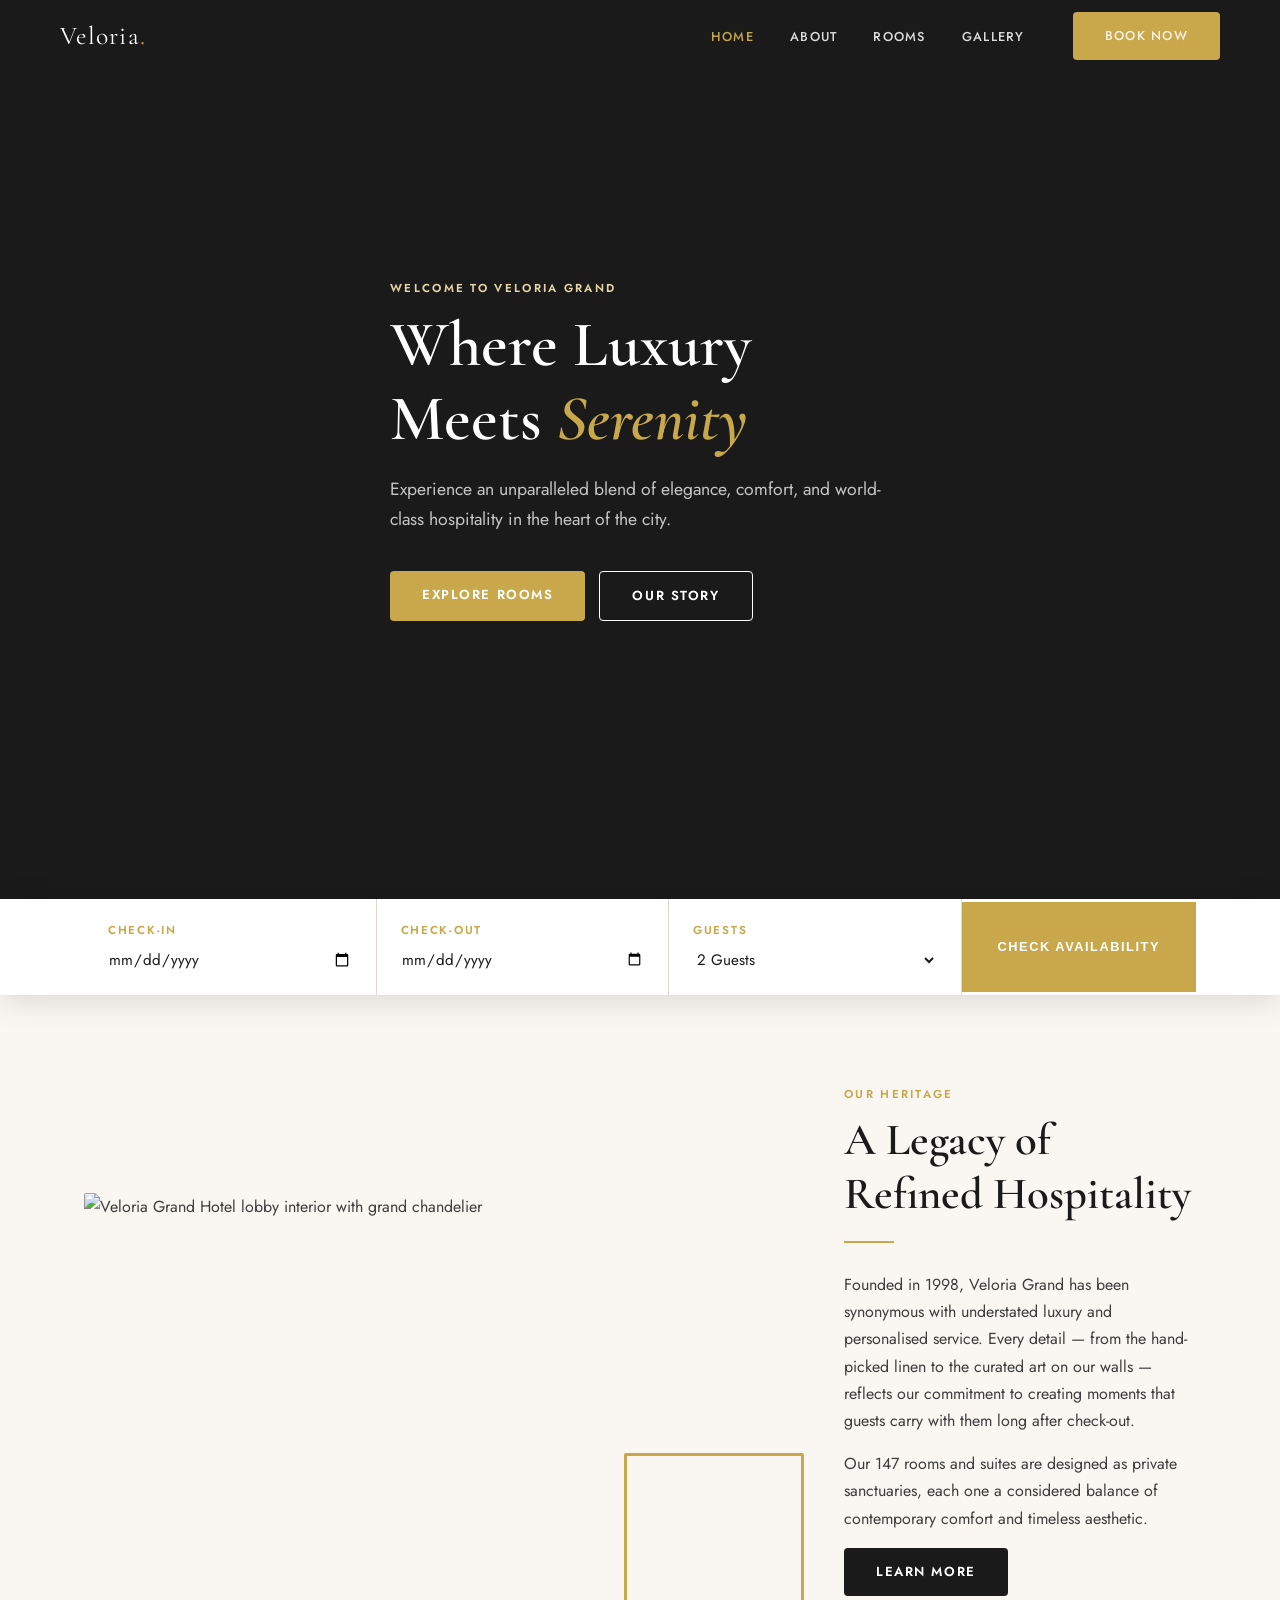
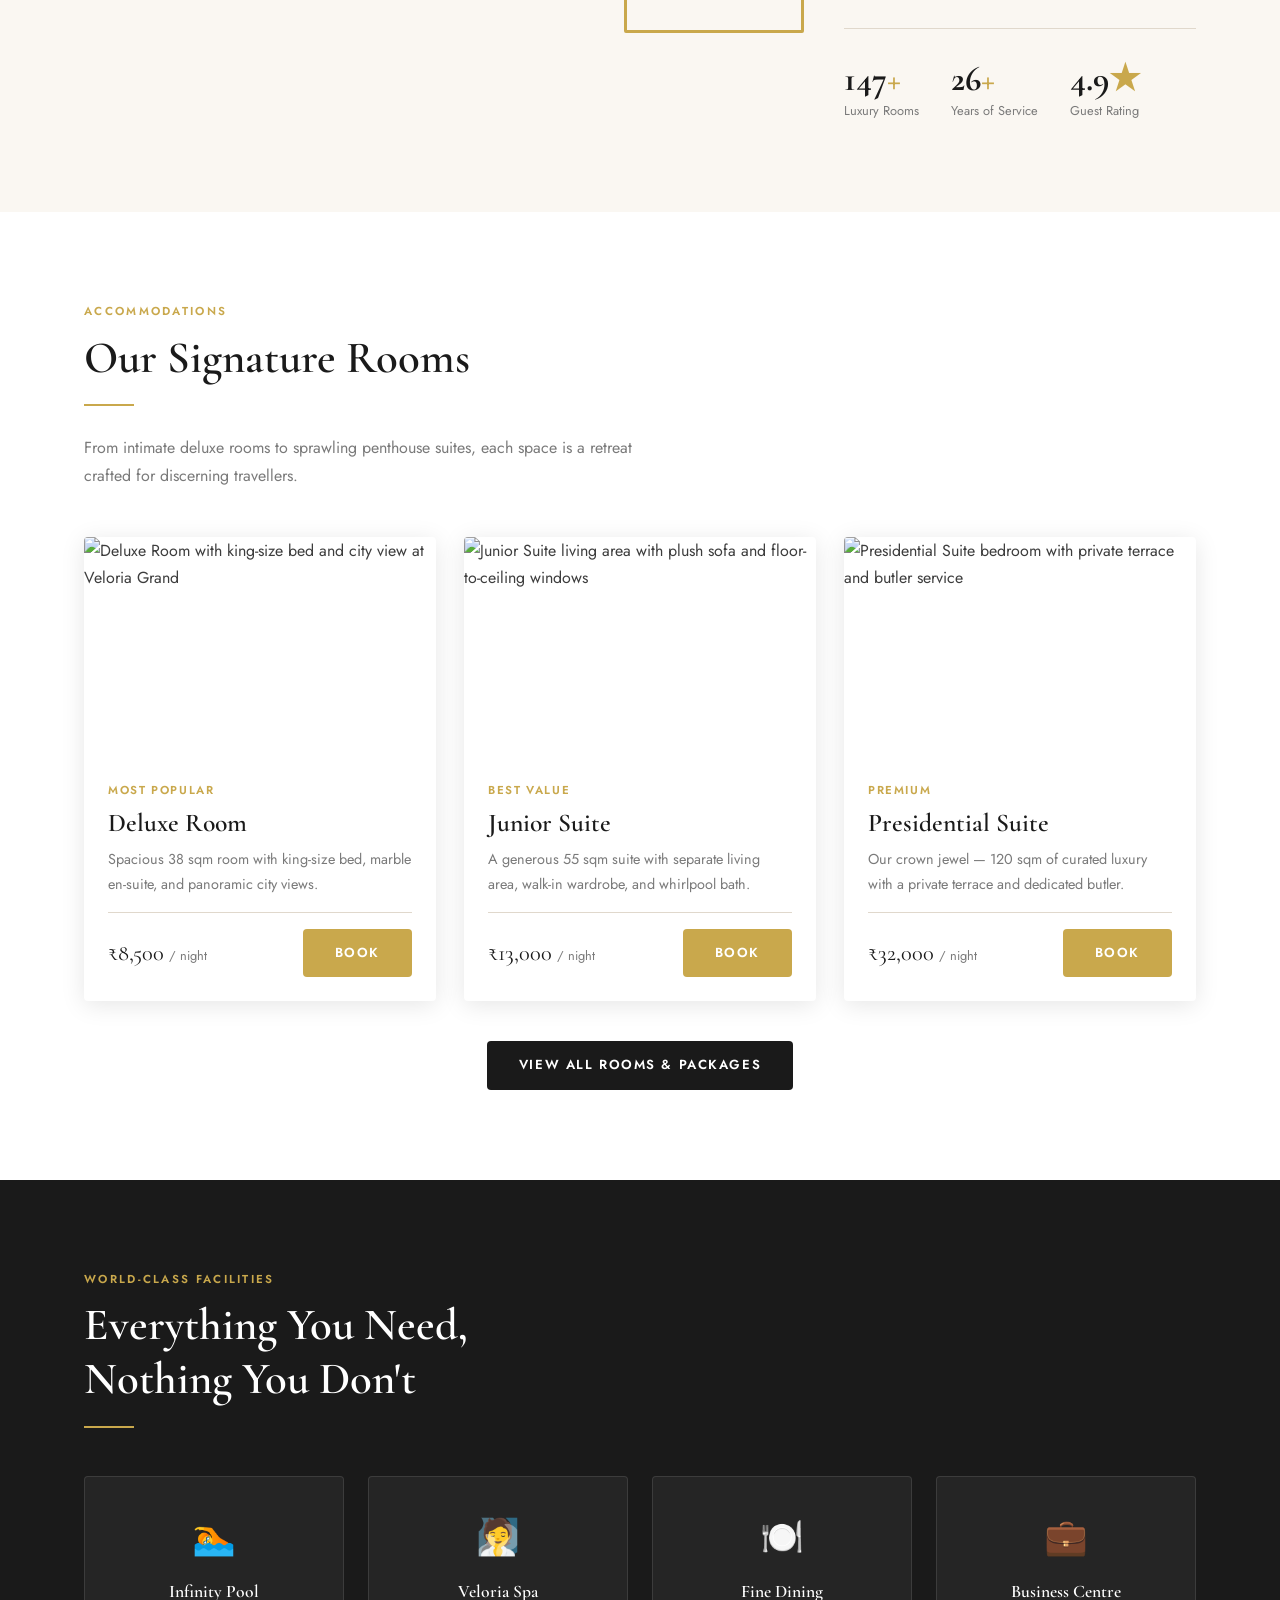
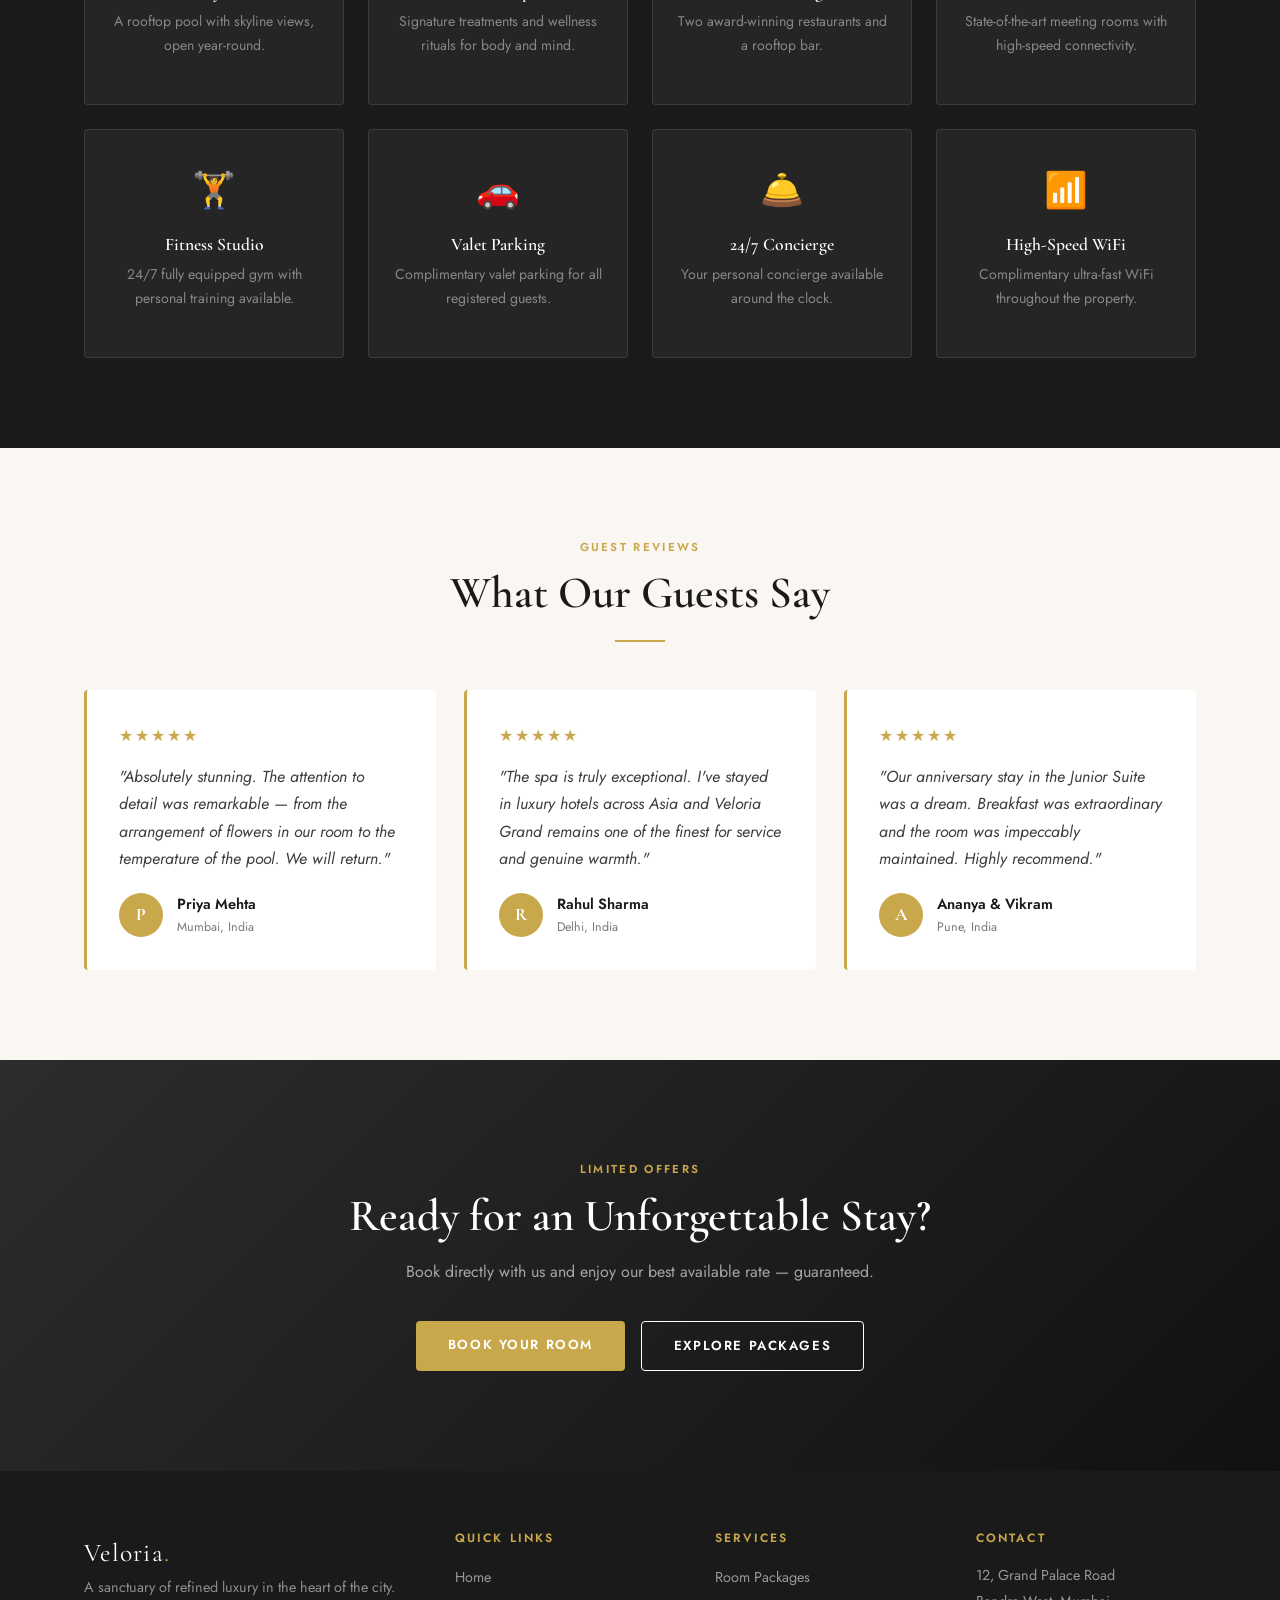
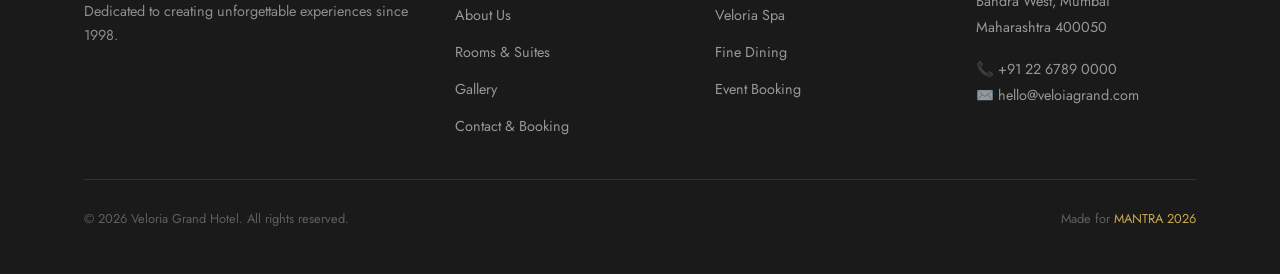
==== index.html @ d8112b6a "Initial commit - Veloria Grand Hotel website" ====
<!DOCTYPE html>
<html lang="en">
<head>
  <meta charset="UTF-8" />
  <meta name="viewport" content="width=device-width, initial-scale=1.0" />
  <title>Veloria Grand Hotel | Luxury Stay & Experience</title>
  <meta name="description" content="Veloria Grand Hotel offers luxury rooms, world-class amenities, fine dining, and an unforgettable experience in the heart of the city. Book your stay today." />
  <meta name="keywords" content="luxury hotel, Veloria Grand, hotel booking, rooms, suites, fine dining, spa, city hotel" />
  <link rel="preconnect" href="https://fonts.googleapis.com" />
  <link href="https://fonts.googleapis.com/css2?family=Cormorant+Garamond:ital,wght@0,400;0,600;0,700;1,400&family=Jost:wght@300;400;500;600&display=swap" rel="stylesheet" />
  <link rel="stylesheet" href="css/style.css" />
  <link rel="stylesheet" href="css/home.css" />
</head>
<body>

  <!-- NAVBAR -->
  <nav class="navbar" role="navigation" aria-label="Main navigation">
    <div class="nav-inner">
      <a href="index.html" class="nav-logo">Veloria<span>.</span></a>
      <ul class="nav-links">
        <li><a href="index.html">Home</a></li>
        <li><a href="about.html">About</a></li>
        <li><a href="rooms.html">Rooms</a></li>
        <li><a href="gallery.html">Gallery</a></li>
        <li><a href="contact.html" class="btn btn-gold nav-cta">Book Now</a></li>
      </ul>
      <button class="hamburger" aria-label="Toggle menu" aria-expanded="false">
        <span></span><span></span><span></span>
      </button>
    </div>
  </nav>

  <!-- MOBILE NAV -->
  <nav class="mobile-nav" aria-label="Mobile navigation">
    <a href="index.html">Home</a>
    <a href="about.html">About</a>
    <a href="rooms.html">Rooms &amp; Packages</a>
    <a href="gallery.html">Gallery</a>
    <a href="contact.html">Book Now</a>
  </nav>

  <!-- HERO -->
  <section class="hero" aria-label="Hero banner">
    <div class="hero-bg" role="img" aria-label="Luxury hotel exterior at dusk"></div>
    <div class="container">
      <div class="hero-content">
        <span class="section-label">Welcome to Veloria Grand</span>
        <h1>Where Luxury<br />Meets <em>Serenity</em></h1>
        <p>Experience an unparalleled blend of elegance, comfort, and world-class hospitality in the heart of the city.</p>
        <div class="hero-btns">
          <a href="rooms.html" class="btn btn-gold">Explore Rooms</a>
          <a href="about.html" class="btn btn-outline">Our Story</a>
        </div>
      </div>
    </div>
  </section>

  <!-- QUICK BOOKING BAR -->
  <div class="booking-bar" aria-label="Quick booking">
    <div class="container">
      <div class="booking-bar-inner">
        <div class="booking-field">
          <label for="checkIn">Check-In</label>
          <input type="date" id="checkIn" name="checkin" aria-label="Check-in date" />
        </div>
        <div class="booking-field">
          <label for="checkOut">Check-Out</label>
          <input type="date" id="checkOut" name="checkout" aria-label="Check-out date" />
        </div>
        <div class="booking-field">
          <label for="guests">Guests</label>
          <select id="guests" name="guests" aria-label="Number of guests">
            <option value="1">1 Guest</option>
            <option value="2" selected>2 Guests</option>
            <option value="3">3 Guests</option>
            <option value="4">4 Guests</option>
          </select>
        </div>
        <button class="booking-bar-btn" id="bookingBtn" aria-label="Check availability">Check Availability</button>
      </div>
    </div>
  </div>

  <!-- ABOUT STRIP -->
  <section class="section" aria-labelledby="home-about-heading">
    <div class="container">
      <div class="about-strip">
        <div class="about-strip-image reveal">
          <img src="https://images.unsplash.com/photo-1551882547-ff40c63fe5fa?w=700&q=80" alt="Veloria Grand Hotel lobby interior with grand chandelier" width="700" height="420" loading="lazy" />
          <div class="about-strip-image-accent" aria-hidden="true"></div>
        </div>
        <div class="reveal" data-delay="120">
          <span class="section-label">Our Heritage</span>
          <h2 id="home-about-heading" class="section-title">A Legacy of <br/>Refined Hospitality</h2>
          <div class="divider-gold" aria-hidden="true"></div>
          <p>Founded in 1998, Veloria Grand has been synonymous with understated luxury and personalised service. Every detail — from the hand-picked linen to the curated art on our walls — reflects our commitment to creating moments that guests carry with them long after check-out.</p>
          <p>Our 147 rooms and suites are designed as private sanctuaries, each one a considered balance of contemporary comfort and timeless aesthetic.</p>
          <a href="about.html" class="btn btn-dark">Learn More</a>
          <div class="stats-row">
            <div class="stat-item">
              <div class="stat-number">147<span>+</span></div>
              <div class="stat-label">Luxury Rooms</div>
            </div>
            <div class="stat-item">
              <div class="stat-number">26<span>+</span></div>
              <div class="stat-label">Years of Service</div>
            </div>
            <div class="stat-item">
              <div class="stat-number">4.9<span>★</span></div>
              <div class="stat-label">Guest Rating</div>
            </div>
          </div>
        </div>
      </div>
    </div>
  </section>

  <!-- FEATURED ROOMS -->
  <section class="section section-alt" aria-labelledby="rooms-heading">
    <div class="container">
      <div class="reveal">
        <span class="section-label">Accommodations</span>
        <h2 id="rooms-heading" class="section-title">Our Signature Rooms</h2>
        <div class="divider-gold" aria-hidden="true"></div>
        <p class="section-intro">From intimate deluxe rooms to sprawling penthouse suites, each space is a retreat crafted for discerning travellers.</p>
      </div>
      <div class="rooms-grid">
        <article class="room-card reveal" data-delay="0">
          <img class="room-card-img" src="https://images.unsplash.com/photo-1631049307264-da0ec9d70304?w=600&q=80" alt="Deluxe Room with king-size bed and city view at Veloria Grand" loading="lazy" width="600" height="220" />
          <div class="room-card-body">
            <div class="room-tag">Most Popular</div>
            <h3>Deluxe Room</h3>
            <p>Spacious 38 sqm room with king-size bed, marble en-suite, and panoramic city views.</p>
            <div class="room-meta">
              <div class="room-price">₹8,500 <span>/ night</span></div>
              <a href="contact.html" class="btn btn-gold">Book</a>
            </div>
          </div>
        </article>
        <article class="room-card reveal" data-delay="100">
          <img class="room-card-img" src="https://images.unsplash.com/photo-1566665797739-1674de7a421a?w=600&q=80" alt="Junior Suite living area with plush sofa and floor-to-ceiling windows" loading="lazy" width="600" height="220" />
          <div class="room-card-body">
            <div class="room-tag">Best Value</div>
            <h3>Junior Suite</h3>
            <p>A generous 55 sqm suite with separate living area, walk-in wardrobe, and whirlpool bath.</p>
            <div class="room-meta">
              <div class="room-price">₹13,000 <span>/ night</span></div>
              <a href="contact.html" class="btn btn-gold">Book</a>
            </div>
          </div>
        </article>
        <article class="room-card reveal" data-delay="200">
          <img class="room-card-img" src="https://images.unsplash.com/photo-1582719478250-c89cae4dc85b?w=600&q=80" alt="Presidential Suite bedroom with private terrace and butler service" loading="lazy" width="600" height="220" />
          <div class="room-card-body">
            <div class="room-tag">Premium</div>
            <h3>Presidential Suite</h3>
            <p>Our crown jewel — 120 sqm of curated luxury with a private terrace and dedicated butler.</p>
            <div class="room-meta">
              <div class="room-price">₹32,000 <span>/ night</span></div>
              <a href="contact.html" class="btn btn-gold">Book</a>
            </div>
          </div>
        </article>
      </div>
      <div style="text-align:center; margin-top:40px;">
        <a href="rooms.html" class="btn btn-dark">View All Rooms & Packages</a>
      </div>
    </div>
  </section>

  <!-- AMENITIES -->
  <section class="section section-dark" aria-labelledby="amenities-heading">
    <div class="container">
      <div class="reveal">
        <span class="section-label">World-Class Facilities</span>
        <h2 id="amenities-heading" class="section-title" style="color:var(--warm-white);">Everything You Need,<br/>Nothing You Don't</h2>
        <div class="divider-gold" aria-hidden="true"></div>
      </div>
      <div class="amenities-grid">
        <div class="amenity-card reveal" data-delay="0">
          <div class="amenity-icon" aria-hidden="true">🏊</div>
          <h3>Infinity Pool</h3>
          <p>A rooftop pool with skyline views, open year-round.</p>
        </div>
        <div class="amenity-card reveal" data-delay="80">
          <div class="amenity-icon" aria-hidden="true">🧖</div>
          <h3>Veloria Spa</h3>
          <p>Signature treatments and wellness rituals for body and mind.</p>
        </div>
        <div class="amenity-card reveal" data-delay="160">
          <div class="amenity-icon" aria-hidden="true">🍽️</div>
          <h3>Fine Dining</h3>
          <p>Two award-winning restaurants and a rooftop bar.</p>
        </div>
        <div class="amenity-card reveal" data-delay="240">
          <div class="amenity-icon" aria-hidden="true">💼</div>
          <h3>Business Centre</h3>
          <p>State-of-the-art meeting rooms with high-speed connectivity.</p>
        </div>
        <div class="amenity-card reveal" data-delay="0">
          <div class="amenity-icon" aria-hidden="true">🏋️</div>
          <h3>Fitness Studio</h3>
          <p>24/7 fully equipped gym with personal training available.</p>
        </div>
        <div class="amenity-card reveal" data-delay="80">
          <div class="amenity-icon" aria-hidden="true">🚗</div>
          <h3>Valet Parking</h3>
          <p>Complimentary valet parking for all registered guests.</p>
        </div>
        <div class="amenity-card reveal" data-delay="160">
          <div class="amenity-icon" aria-hidden="true">🛎️</div>
          <h3>24/7 Concierge</h3>
          <p>Your personal concierge available around the clock.</p>
        </div>
        <div class="amenity-card reveal" data-delay="240">
          <div class="amenity-icon" aria-hidden="true">📶</div>
          <h3>High-Speed WiFi</h3>
          <p>Complimentary ultra-fast WiFi throughout the property.</p>
        </div>
      </div>
    </div>
  </section>

  <!-- TESTIMONIALS -->
  <section class="section" aria-labelledby="testimonials-heading">
    <div class="container">
      <div class="reveal" style="text-align:center;">
        <span class="section-label">Guest Reviews</span>
        <h2 id="testimonials-heading" class="section-title">What Our Guests Say</h2>
        <div class="divider-gold" style="margin:16px auto 0;" aria-hidden="true"></div>
      </div>
      <div class="testimonials-grid">
        <div class="testimonial-card reveal" data-delay="0">
          <div class="stars" aria-label="5 out of 5 stars">★★★★★</div>
          <p>"Absolutely stunning. The attention to detail was remarkable — from the arrangement of flowers in our room to the temperature of the pool. We will return."</p>
          <div class="testimonial-author">
            <div class="author-avatar" aria-hidden="true">P</div>
            <div>
              <div class="author-name">Priya Mehta</div>
              <div class="author-loc">Mumbai, India</div>
            </div>
          </div>
        </div>
        <div class="testimonial-card reveal" data-delay="100">
          <div class="stars" aria-label="5 out of 5 stars">★★★★★</div>
          <p>"The spa is truly exceptional. I've stayed in luxury hotels across Asia and Veloria Grand remains one of the finest for service and genuine warmth."</p>
          <div class="testimonial-author">
            <div class="author-avatar" aria-hidden="true">R</div>
            <div>
              <div class="author-name">Rahul Sharma</div>
              <div class="author-loc">Delhi, India</div>
            </div>
          </div>
        </div>
        <div class="testimonial-card reveal" data-delay="200">
          <div class="stars" aria-label="4 out of 5 stars">★★★★★</div>
          <p>"Our anniversary stay in the Junior Suite was a dream. Breakfast was extraordinary and the room was impeccably maintained. Highly recommend."</p>
          <div class="testimonial-author">
            <div class="author-avatar" aria-hidden="true">A</div>
            <div>
              <div class="author-name">Ananya &amp; Vikram</div>
              <div class="author-loc">Pune, India</div>
            </div>
          </div>
        </div>
      </div>
    </div>
  </section>

  <!-- CTA BANNER -->
  <section class="cta-banner" aria-label="Call to action">
    <div class="container">
      <span class="section-label" style="justify-content:center; display:block;">Limited Offers</span>
      <h2>Ready for an Unforgettable Stay?</h2>
      <p>Book directly with us and enjoy our best available rate — guaranteed.</p>
      <div class="cta-btns">
        <a href="contact.html" class="btn btn-gold">Book Your Room</a>
        <a href="rooms.html" class="btn btn-outline">Explore Packages</a>
      </div>
    </div>
  </section>

  <!-- FOOTER -->
  <footer class="footer" role="contentinfo">
    <div class="container">
      <div class="footer-grid">
        <div class="footer-brand">
          <a href="index.html" class="nav-logo">Veloria<span>.</span></a>
          <p>A sanctuary of refined luxury in the heart of the city. Dedicated to creating unforgettable experiences since 1998.</p>
        </div>
        <div class="footer-col">
          <h4>Quick Links</h4>
          <ul>
            <li><a href="index.html">Home</a></li>
            <li><a href="about.html">About Us</a></li>
            <li><a href="rooms.html">Rooms &amp; Suites</a></li>
            <li><a href="gallery.html">Gallery</a></li>
            <li><a href="contact.html">Contact &amp; Booking</a></li>
          </ul>
        </div>
        <div class="footer-col">
          <h4>Services</h4>
          <ul>
            <li><a href="rooms.html">Room Packages</a></li>
            <li><a href="about.html#spa">Veloria Spa</a></li>
            <li><a href="about.html#dining">Fine Dining</a></li>
            <li><a href="contact.html">Event Booking</a></li>
          </ul>
        </div>
        <div class="footer-col">
          <h4>Contact</h4>
          <p>12, Grand Palace Road<br />Bandra West, Mumbai<br />Maharashtra 400050</p>
          <p style="margin-top:10px;">📞 +91 22 6789 0000<br />✉️ hello@veloiagrand.com</p>
        </div>
      </div>
      <div class="footer-bottom">
        <p>&copy; 2026 Veloria Grand Hotel. All rights reserved.</p>
        <p>Made for <a href="#">MANTRA 2026</a></p>
      </div>
    </div>
  </footer>

  <script src="js/main.js"></script>
</body>
</html>
---- css/style.css ----
/* ========== CSS VARIABLES ========== */
:root {
  --gold: #C9A84C;
  --gold-light: #E8D5A3;
  --dark: #1A1A1A;
  --charcoal: #2C2C2C;
  --cream: #FAF7F2;
  --warm-white: #FFFFFF;
  --text-body: #3D3D3D;
  --text-muted: #7A7A7A;
  --border: #E0D8CC;

  --font-display: 'Cormorant Garamond', Georgia, serif;
  --font-body: 'Jost', 'Segoe UI', sans-serif;

  --radius: 4px;
  --shadow: 0 4px 24px rgba(0,0,0,0.10);
  --transition: 0.3s ease;
}

/* ========== RESET ========== */
*, *::before, *::after { box-sizing: border-box; margin: 0; padding: 0; }
html { scroll-behavior: smooth; }
body {
  font-family: var(--font-body);
  background: var(--cream);
  color: var(--text-body);
  font-size: 16px;
  line-height: 1.7;
}
img { max-width: 100%; height: auto; display: block; }
a { text-decoration: none; color: inherit; }
ul { list-style: none; }

/* ========== TYPOGRAPHY ========== */
h1, h2, h3, h4 { font-family: var(--font-display); font-weight: 600; line-height: 1.2; color: var(--dark); }
h1 { font-size: clamp(2.4rem, 5vw, 4rem); }
h2 { font-size: clamp(1.8rem, 3.5vw, 2.8rem); }
h3 { font-size: clamp(1.2rem, 2vw, 1.6rem); }
p { margin-bottom: 1rem; }

/* ========== UTILITY ========== */
.container { max-width: 1160px; margin: 0 auto; padding: 0 24px; }
.section-label {
  font-family: var(--font-body);
  font-size: 0.72rem;
  font-weight: 600;
  letter-spacing: 0.2em;
  text-transform: uppercase;
  color: var(--gold);
  display: block;
  margin-bottom: 10px;
}
.section-title { margin-bottom: 1.2rem; }
.section-intro { color: var(--text-muted); max-width: 560px; }

.btn {
  display: inline-block;
  padding: 13px 32px;
  font-family: var(--font-body);
  font-size: 0.82rem;
  font-weight: 600;
  letter-spacing: 0.12em;
  text-transform: uppercase;
  border-radius: var(--radius);
  cursor: pointer;
  transition: var(--transition);
  border: none;
}
.btn-gold { background: var(--gold); color: var(--warm-white); }
.btn-gold:hover { background: #b89240; transform: translateY(-1px); }
.btn-outline { background: transparent; color: var(--warm-white); border: 1.5px solid var(--warm-white); }
.btn-outline:hover { background: var(--warm-white); color: var(--dark); }
.btn-dark { background: var(--dark); color: var(--warm-white); }
.btn-dark:hover { background: var(--charcoal); }

/* ========== NAVBAR ========== */
.navbar {
  position: fixed;
  top: 0; left: 0; right: 0;
  z-index: 1000;
  padding: 0 24px;
  background: transparent;
  transition: background 0.4s, box-shadow 0.4s;
}
.navbar.scrolled {
  background: rgba(26,26,26,0.97);
  box-shadow: 0 2px 20px rgba(0,0,0,0.3);
}
.nav-inner {
  max-width: 1160px;
  margin: 0 auto;
  display: flex;
  align-items: center;
  justify-content: space-between;
  height: 72px;
}
.nav-logo {
  font-family: var(--font-display);
  font-size: 1.6rem;
  color: var(--warm-white);
  letter-spacing: 0.05em;
}
.nav-logo span { color: var(--gold); }
.nav-links { display: flex; gap: 36px; align-items: center; }
.nav-links a {
  color: rgba(255,255,255,0.85);
  font-size: 0.8rem;
  font-weight: 500;
  letter-spacing: 0.1em;
  text-transform: uppercase;
  transition: color var(--transition);
}
.nav-links a:hover, .nav-links a.active { color: var(--gold); }
.nav-cta { margin-left: 12px; }
.hamburger {
  display: none;
  flex-direction: column;
  gap: 5px;
  cursor: pointer;
  background: none;
  border: none;
  padding: 4px;
}
.hamburger span {
  display: block;
  width: 26px;
  height: 2px;
  background: var(--warm-white);
  transition: var(--transition);
  border-radius: 2px;
}
.hamburger.open span:nth-child(1) { transform: translateY(7px) rotate(45deg); }
.hamburger.open span:nth-child(2) { opacity: 0; }
.hamburger.open span:nth-child(3) { transform: translateY(-7px) rotate(-45deg); }

/* Mobile nav drawer */
.mobile-nav {
  display: none;
  position: fixed;
  top: 72px; left: 0; right: 0;
  background: rgba(26,26,26,0.98);
  padding: 24px;
  z-index: 999;
  flex-direction: column;
  gap: 20px;
}
.mobile-nav.open { display: flex; }
.mobile-nav a {
  color: rgba(255,255,255,0.85);
  font-size: 1rem;
  font-weight: 500;
  letter-spacing: 0.1em;
  text-transform: uppercase;
  padding: 8px 0;
  border-bottom: 1px solid rgba(255,255,255,0.08);
}
.mobile-nav a:hover { color: var(--gold); }

/* ========== PAGE HERO (inner pages) ========== */
.page-hero {
  height: 320px;
  display: flex;
  align-items: center;
  justify-content: center;
  text-align: center;
  position: relative;
  overflow: hidden;
}
.page-hero::before {
  content: '';
  position: absolute;
  inset: 0;
  background: linear-gradient(135deg, #1A1A1A 0%, #2C2C2C 100%);
}
.page-hero-content { position: relative; z-index: 1; }
.page-hero h1 { color: var(--warm-white); margin-bottom: 10px; }
.page-hero p { color: var(--gold-light); font-size: 1rem; }
.breadcrumb {
  font-size: 0.8rem;
  color: rgba(255,255,255,0.5);
  margin-bottom: 16px;
  letter-spacing: 0.08em;
}
.breadcrumb a { color: var(--gold); }
.breadcrumb a:hover { text-decoration: underline; }

/* ========== FOOTER ========== */
.footer {
  background: var(--dark);
  color: rgba(255,255,255,0.7);
  padding: 60px 0 28px;
}
.footer-grid {
  display: grid;
  grid-template-columns: 1.5fr 1fr 1fr 1fr;
  gap: 40px;
  padding-bottom: 40px;
  border-bottom: 1px solid rgba(255,255,255,0.1);
  margin-bottom: 28px;
}
.footer-brand .nav-logo { margin-bottom: 14px; }
.footer-brand p { font-size: 0.9rem; line-height: 1.7; color: rgba(255,255,255,0.5); }
.footer-col h4 {
  font-family: var(--font-body);
  font-size: 0.75rem;
  font-weight: 600;
  letter-spacing: 0.18em;
  text-transform: uppercase;
  color: var(--gold);
  margin-bottom: 18px;
}
.footer-col ul { display: flex; flex-direction: column; gap: 10px; }
.footer-col ul li a { font-size: 0.9rem; color: rgba(255,255,255,0.55); transition: color var(--transition); }
.footer-col ul li a:hover { color: var(--warm-white); }
.footer-col p { font-size: 0.9rem; color: rgba(255,255,255,0.55); line-height: 1.8; }
.footer-bottom {
  display: flex;
  align-items: center;
  justify-content: space-between;
  font-size: 0.8rem;
  color: rgba(255,255,255,0.3);
}
.footer-bottom a { color: var(--gold); }

/* ========== FORM STYLES ========== */
.form-group { margin-bottom: 20px; }
.form-group label {
  display: block;
  font-size: 0.78rem;
  font-weight: 600;
  letter-spacing: 0.1em;
  text-transform: uppercase;
  color: var(--text-muted);
  margin-bottom: 7px;
}
.form-group input,
.form-group select,
.form-group textarea {
  width: 100%;
  padding: 12px 16px;
  border: 1.5px solid var(--border);
  border-radius: var(--radius);
  font-family: var(--font-body);
  font-size: 0.95rem;
  color: var(--dark);
  background: var(--warm-white);
  transition: border-color var(--transition);
  outline: none;
}
.form-group input:focus,
.form-group select:focus,
.form-group textarea:focus { border-color: var(--gold); }
.form-group textarea { resize: vertical; min-height: 120px; }
.form-error { color: #c0392b; font-size: 0.8rem; margin-top: 5px; display: none; }
.form-error.show { display: block; }
.form-success {
  background: #e8f5e9;
  border: 1.5px solid #a5d6a7;
  color: #2e7d32;
  padding: 14px 20px;
  border-radius: var(--radius);
  font-size: 0.95rem;
  display: none;
  margin-bottom: 20px;
}
.form-success.show { display: block; }

/* ========== SECTIONS COMMON ========== */
.section { padding: 90px 0; }
.section-alt { background: var(--warm-white); }
.section-dark { background: var(--dark); }
.divider-gold {
  width: 50px;
  height: 2px;
  background: var(--gold);
  margin: 16px 0 28px;
}

/* ========== SCROLL ANIMATION ========== */
.reveal {
  opacity: 0;
  transform: translateY(30px);
  transition: opacity 0.6s ease, transform 0.6s ease;
}
.reveal.visible { opacity: 1; transform: none; }

/* ========== RESPONSIVE ========== */
@media (max-width: 900px) {
  .nav-links { display: none; }
  .hamburger { display: flex; }
  .footer-grid { grid-template-columns: 1fr 1fr; }
}
@media (max-width: 580px) {
  .section { padding: 60px 0; }
  .footer-grid { grid-template-columns: 1fr; gap: 30px; }
  .footer-bottom { flex-direction: column; gap: 8px; text-align: center; }
}
---- css/home.css ----
/* ========== HOME PAGE ========== */

/* Hero */
.hero {
  height: 100vh;
  min-height: 600px;
  position: relative;
  display: flex;
  align-items: center;
  overflow: hidden;
  background: var(--dark);
}
.hero-bg {
  position: absolute;
  inset: 0;
  background: url('https://images.unsplash.com/photo-1542314831-068cd1dbfeeb?w=1600&q=80') center/cover no-repeat;
  opacity: 0.4;
}
.hero-content {
  position: relative;
  z-index: 1;
  max-width: 720px;
}
.hero-content .section-label { color: var(--gold-light); }
.hero h1 {
  color: var(--warm-white);
  margin-bottom: 20px;
  line-height: 1.15;
}
.hero h1 em { font-style: italic; color: var(--gold); }
.hero p {
  color: rgba(255,255,255,0.75);
  font-size: 1.1rem;
  max-width: 500px;
  margin-bottom: 36px;
}
.hero-btns { display: flex; gap: 14px; flex-wrap: wrap; }

/* Quick Booking Bar */
.booking-bar {
  background: var(--warm-white);
  box-shadow: 0 6px 30px rgba(0,0,0,0.12);
  padding: 0;
  position: relative;
  z-index: 10;
  margin-top: -1px;
}
.booking-bar-inner {
  display: flex;
  align-items: center;
  gap: 0;
}
.booking-field {
  flex: 1;
  padding: 22px 24px;
  border-right: 1px solid var(--border);
}
.booking-field label {
  display: block;
  font-size: 0.72rem;
  font-weight: 600;
  letter-spacing: 0.15em;
  text-transform: uppercase;
  color: var(--gold);
  margin-bottom: 5px;
}
.booking-field input, .booking-field select {
  width: 100%;
  border: none;
  outline: none;
  font-family: var(--font-body);
  font-size: 0.95rem;
  color: var(--dark);
  background: transparent;
  cursor: pointer;
}
.booking-bar-btn {
  padding: 0 36px;
  height: 100%;
  background: var(--gold);
  color: var(--warm-white);
  font-size: 0.8rem;
  font-weight: 600;
  letter-spacing: 0.12em;
  text-transform: uppercase;
  border: none;
  cursor: pointer;
  min-height: 90px;
  transition: background var(--transition);
  white-space: nowrap;
}
.booking-bar-btn:hover { background: #b89240; }

/* About strip */
.about-strip {
  display: grid;
  grid-template-columns: 1fr 1fr;
  gap: 60px;
  align-items: center;
}
.about-strip-image {
  position: relative;
}
.about-strip-image img {
  width: 100%;
  height: 420px;
  object-fit: cover;
  border-radius: 2px;
}
.about-strip-image-accent {
  position: absolute;
  bottom: -20px;
  right: -20px;
  width: 180px;
  height: 180px;
  border: 3px solid var(--gold);
  border-radius: 2px;
  z-index: -1;
}
.stats-row {
  display: flex;
  gap: 32px;
  margin-top: 32px;
  padding-top: 32px;
  border-top: 1px solid var(--border);
}
.stat-item .stat-number {
  font-family: var(--font-display);
  font-size: 2.2rem;
  font-weight: 700;
  color: var(--dark);
  line-height: 1;
}
.stat-item .stat-number span { color: var(--gold); }
.stat-item .stat-label { font-size: 0.8rem; color: var(--text-muted); margin-top: 4px; }

/* Rooms grid */
.rooms-grid {
  display: grid;
  grid-template-columns: repeat(3, 1fr);
  gap: 28px;
  margin-top: 48px;
}
.room-card {
  background: var(--warm-white);
  border-radius: var(--radius);
  overflow: hidden;
  box-shadow: var(--shadow);
  transition: transform var(--transition), box-shadow var(--transition);
}
.room-card:hover { transform: translateY(-5px); box-shadow: 0 12px 36px rgba(0,0,0,0.14); }
.room-card-img {
  height: 220px;
  object-fit: cover;
  width: 100%;
}
.room-card-body { padding: 24px; }
.room-tag {
  font-size: 0.72rem;
  font-weight: 600;
  letter-spacing: 0.14em;
  text-transform: uppercase;
  color: var(--gold);
  margin-bottom: 8px;
}
.room-card-body h3 { margin-bottom: 8px; }
.room-card-body p { font-size: 0.9rem; color: var(--text-muted); margin-bottom: 16px; }
.room-meta {
  display: flex;
  align-items: center;
  justify-content: space-between;
  padding-top: 16px;
  border-top: 1px solid var(--border);
}
.room-price { font-family: var(--font-display); font-size: 1.4rem; color: var(--dark); }
.room-price span { font-size: 0.8rem; font-family: var(--font-body); color: var(--text-muted); }

/* Amenities */
.amenities-grid {
  display: grid;
  grid-template-columns: repeat(4, 1fr);
  gap: 24px;
  margin-top: 48px;
}
.amenity-card {
  background: rgba(255,255,255,0.05);
  border: 1px solid rgba(255,255,255,0.1);
  border-radius: var(--radius);
  padding: 30px 20px;
  text-align: center;
  transition: border-color var(--transition);
}
.amenity-card:hover { border-color: var(--gold); }
.amenity-icon { font-size: 2.2rem; margin-bottom: 14px; }
.amenity-card h3 { color: var(--warm-white); font-size: 1.1rem; margin-bottom: 8px; }
.amenity-card p { color: rgba(255,255,255,0.45); font-size: 0.88rem; }

/* Testimonials */
.testimonials-grid {
  display: grid;
  grid-template-columns: repeat(3, 1fr);
  gap: 28px;
  margin-top: 48px;
}
.testimonial-card {
  background: var(--warm-white);
  padding: 32px;
  border-radius: var(--radius);
  border-left: 3px solid var(--gold);
}
.stars { color: var(--gold); font-size: 1rem; letter-spacing: 2px; margin-bottom: 14px; }
.testimonial-card p { font-style: italic; color: var(--text-body); margin-bottom: 20px; }
.testimonial-author { display: flex; align-items: center; gap: 14px; }
.author-avatar {
  width: 44px; height: 44px;
  background: var(--gold);
  border-radius: 50%;
  display: flex; align-items: center; justify-content: center;
  font-family: var(--font-display);
  font-size: 1.1rem;
  color: var(--warm-white);
  font-weight: 700;
}
.author-name { font-weight: 600; font-size: 0.92rem; color: var(--dark); }
.author-loc { font-size: 0.78rem; color: var(--text-muted); }

/* CTA Banner */
.cta-banner {
  text-align: center;
  padding: 100px 0;
  background: linear-gradient(135deg, var(--charcoal) 0%, #111 100%);
  position: relative;
}
.cta-banner::before {
  content: '';
  position: absolute;
  inset: 0;
  background: url('https://images.unsplash.com/photo-1571896349842-33c89424de2d?w=1200&q=60') center/cover no-repeat;
  opacity: 0.12;
}
.cta-banner .container { position: relative; z-index: 1; }
.cta-banner h2 { color: var(--warm-white); margin-bottom: 14px; }
.cta-banner p { color: rgba(255,255,255,0.6); margin-bottom: 36px; font-size: 1rem; }
.cta-btns { display: flex; gap: 16px; justify-content: center; flex-wrap: wrap; }

/* Responsive */
@media (max-width: 900px) {
  .about-strip { grid-template-columns: 1fr; }
  .about-strip-image-accent { display: none; }
  .rooms-grid { grid-template-columns: 1fr 1fr; }
  .amenities-grid { grid-template-columns: 1fr 1fr; }
  .testimonials-grid { grid-template-columns: 1fr; max-width: 500px; }
  .booking-bar-inner { flex-direction: column; align-items: stretch; }
  .booking-field { border-right: none; border-bottom: 1px solid var(--border); }
  .booking-bar-btn { min-height: 56px; }
}
@media (max-width: 580px) {
  .hero { min-height: 100svh; }
  .rooms-grid { grid-template-columns: 1fr; }
  .amenities-grid { grid-template-columns: 1fr 1fr; }
  .stats-row { gap: 20px; }
}
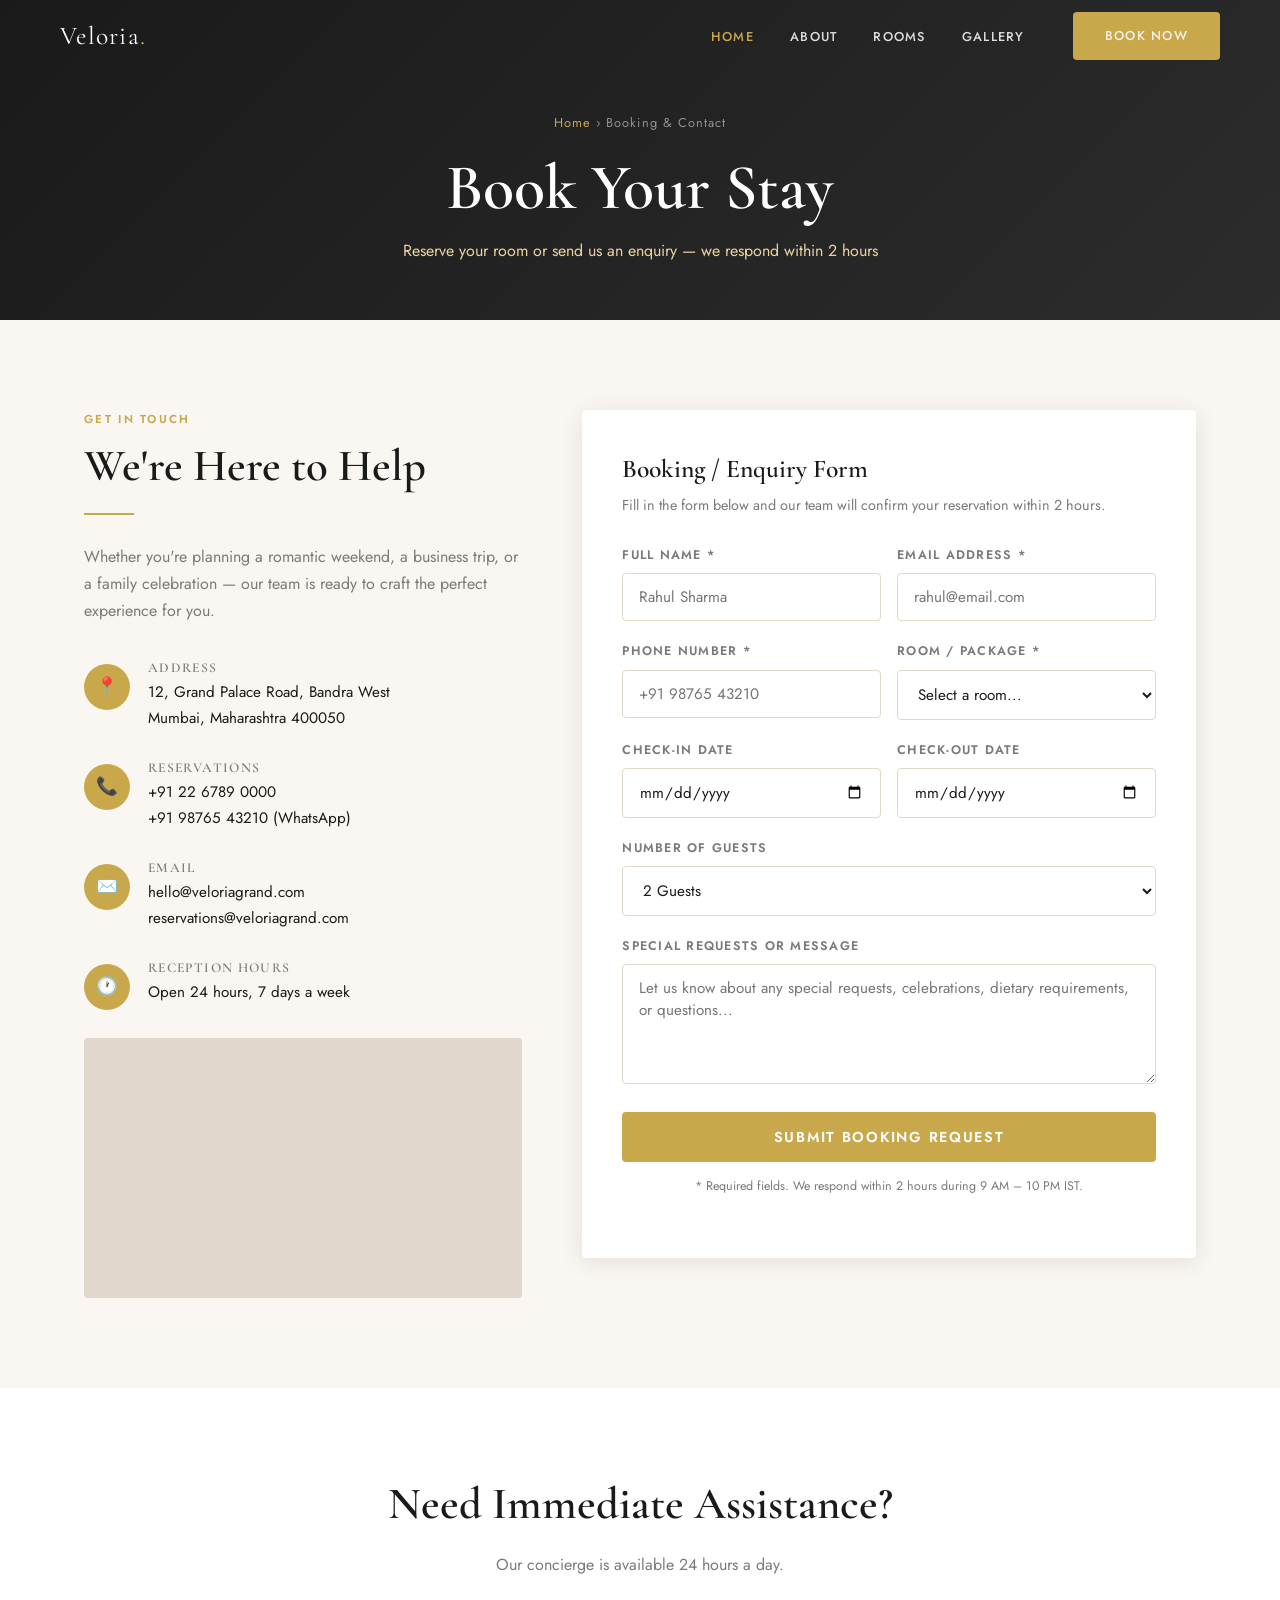
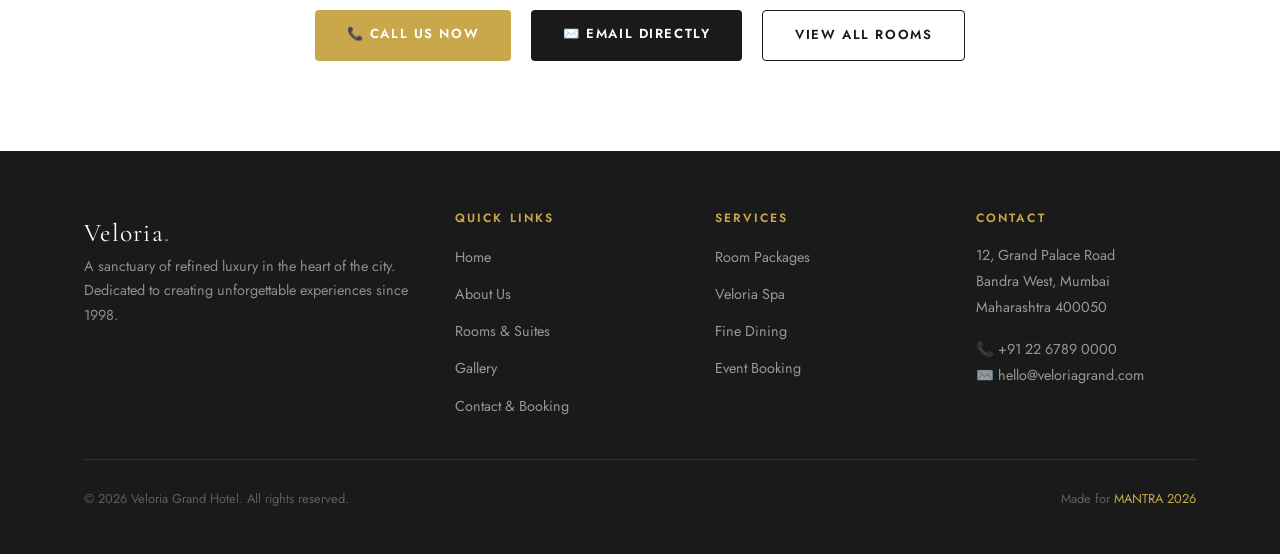
==== commit 1b30b817: "Add Tawk.to live chat widget to all pages" ====
--- a/index.html
+++ b/index.html
@@ -3,18 +3,25 @@
 <head>
   <meta charset="UTF-8" />
   <meta name="viewport" content="width=device-width, initial-scale=1.0" />
-  <title>Veloria Grand Hotel | Luxury Stay & Experience</title>
-  <meta name="description" content="Veloria Grand Hotel offers luxury rooms, world-class amenities, fine dining, and an unforgettable experience in the heart of the city. Book your stay today." />
-  <meta name="keywords" content="luxury hotel, Veloria Grand, hotel booking, rooms, suites, fine dining, spa, city hotel" />
+  <title>Book a Room | Contact Veloria Grand Hotel</title>
+  <meta name="description" content="Book your stay at Veloria Grand Hotel or contact us for enquiries. Fill in the booking form to reserve a room or package today." />
+  <meta name="keywords" content="Veloria Grand Hotel booking, hotel reservation, contact hotel, hotel enquiry, book hotel room Mumbai" />
+  <link rel="canonical" href="https://veloria-hotel.netlify.app/contact.html" />
+  <link rel="icon" type="image/svg+xml" href="favicon.svg" />
+  <meta property="og:title" content="Book a Room | Contact Veloria Grand Hotel" />
+  <meta property="og:description" content="Book your stay at Veloria Grand Hotel or contact us for enquiries. Fill in the booking form to reserve a room or package today." />
+  <meta property="og:image" content="https://images.unsplash.com/photo-1551882547-ff40c63fe5fa?w=1200&q=80" />
+  <meta property="og:url" content="https://veloria-hotel.netlify.app/contact.html" />
+  <meta property="og:type" content="website" />
+  <meta name="twitter:card" content="summary_large_image" />
   <link rel="preconnect" href="https://fonts.googleapis.com" />
   <link href="https://fonts.googleapis.com/css2?family=Cormorant+Garamond:ital,wght@0,400;0,600;0,700;1,400&family=Jost:wght@300;400;500;600&display=swap" rel="stylesheet" />
   <link rel="stylesheet" href="css/style.css" />
-  <link rel="stylesheet" href="css/home.css" />
+  <link rel="stylesheet" href="css/pages.css" />
 </head>
 <body>
 
-  <!-- NAVBAR -->
-  <nav class="navbar" role="navigation" aria-label="Main navigation">
+  <nav class="navbar scrolled" role="navigation" aria-label="Main navigation">
     <div class="nav-inner">
       <a href="index.html" class="nav-logo">Veloria<span>.</span></a>
       <ul class="nav-links">
@@ -24,13 +31,11 @@
         <li><a href="gallery.html">Gallery</a></li>
         <li><a href="contact.html" class="btn btn-gold nav-cta">Book Now</a></li>
       </ul>
-      <button class="hamburger" aria-label="Toggle menu" aria-expanded="false">
+      <button class="hamburger" aria-label="Toggle menu">
         <span></span><span></span><span></span>
       </button>
     </div>
   </nav>
-
-  <!-- MOBILE NAV -->
   <nav class="mobile-nav" aria-label="Mobile navigation">
     <a href="index.html">Home</a>
     <a href="about.html">About</a>
@@ -39,243 +44,169 @@
     <a href="contact.html">Book Now</a>
   </nav>
 
-  <!-- HERO -->
-  <section class="hero" aria-label="Hero banner">
-    <div class="hero-bg" role="img" aria-label="Luxury hotel exterior at dusk"></div>
+  <header class="page-hero" style="padding-top:72px;">
+    <div class="page-hero-content">
+      <div class="breadcrumb"><a href="index.html">Home</a> &rsaquo; Booking &amp; Contact</div>
+      <h1>Book Your Stay</h1>
+      <p>Reserve your room or send us an enquiry — we respond within 2 hours</p>
+    </div>
+  </header>
+
+  <!-- CONTACT SECTION -->
+  <section class="section" aria-labelledby="contact-heading">
     <div class="container">
-      <div class="hero-content">
-        <span class="section-label">Welcome to Veloria Grand</span>
-        <h1>Where Luxury<br />Meets <em>Serenity</em></h1>
-        <p>Experience an unparalleled blend of elegance, comfort, and world-class hospitality in the heart of the city.</p>
-        <div class="hero-btns">
-          <a href="rooms.html" class="btn btn-gold">Explore Rooms</a>
-          <a href="about.html" class="btn btn-outline">Our Story</a>
-        </div>
+      <div class="contact-grid">
+
+        <!-- Info -->
+        <div>
+          <div class="reveal">
+            <span class="section-label">Get in Touch</span>
+            <h2 id="contact-heading" class="section-title">We're Here to Help</h2>
+            <div class="divider-gold" aria-hidden="true"></div>
+            <p style="color:var(--text-muted); margin-bottom:36px;">Whether you're planning a romantic weekend, a business trip, or a family celebration — our team is ready to craft the perfect experience for you.</p>
+          </div>
+
+          <div class="contact-info-box reveal">
+            <div class="contact-detail">
+              <div class="contact-icon" aria-hidden="true">📍</div>
+              <div>
+                <h4>Address</h4>
+                <p>12, Grand Palace Road, Bandra West<br />Mumbai, Maharashtra 400050</p>
+              </div>
+            </div>
+            <div class="contact-detail">
+              <div class="contact-icon" aria-hidden="true">📞</div>
+              <div>
+                <h4>Reservations</h4>
+                <p>+91 22 6789 0000<br />+91 98765 43210 (WhatsApp)</p>
+              </div>
+            </div>
+            <div class="contact-detail">
+              <div class="contact-icon" aria-hidden="true">✉️</div>
+              <div>
+                <h4>Email</h4>
+                <p>hello@veloriagrand.com<br />reservations@veloriagrand.com</p>
+              </div>
+            </div>
+            <div class="contact-detail">
+              <div class="contact-icon" aria-hidden="true">🕐</div>
+              <div>
+                <h4>Reception Hours</h4>
+                <p>Open 24 hours, 7 days a week</p>
+              </div>
+            </div>
+          </div>
+
+          <!-- Map placeholder -->
+          <div class="map-placeholder reveal" aria-label="Hotel location map">
+            <iframe
+              src="https://www.openstreetmap.org/export/embed.html?bbox=72.8200%2C19.0450%2C72.8600%2C19.0650&layer=mapnik"
+              title="Veloria Grand Hotel location — Bandra West, Mumbai"
+              loading="lazy"
+            ></iframe>
+          </div>
+        </div>
+
+        <!-- Form -->
+        <div class="contact-form-box reveal" data-delay="100">
+          <h3>Booking / Enquiry Form</h3>
+          <p>Fill in the form below and our team will confirm your reservation within 2 hours.</p>
+
+          <div class="form-success" id="formSuccess" role="alert">
+            ✅ Thank you! Your booking request has been received. We'll contact you shortly to confirm.
+          </div>
+
+          <form id="contactForm" novalidate aria-label="Hotel booking form">
+
+            <div class="form-row">
+              <div class="form-group">
+                <label for="formName">Full Name *</label>
+                <input type="text" id="formName" name="name" placeholder="Rahul Sharma" autocomplete="name" required aria-required="true" />
+                <div class="form-error" id="nameError" role="alert"></div>
+              </div>
+              <div class="form-group">
+                <label for="formEmail">Email Address *</label>
+                <input type="email" id="formEmail" name="email" placeholder="rahul@email.com" autocomplete="email" required aria-required="true" />
+                <div class="form-error" id="emailError" role="alert"></div>
+              </div>
+            </div>
+
+            <div class="form-row">
+              <div class="form-group">
+                <label for="formPhone">Phone Number *</label>
+                <input type="tel" id="formPhone" name="phone" placeholder="+91 98765 43210" autocomplete="tel" required aria-required="true" />
+                <div class="form-error" id="phoneError" role="alert"></div>
+              </div>
+              <div class="form-group">
+                <label for="formRoom">Room / Package *</label>
+                <select id="formRoom" name="room" required aria-required="true">
+                  <option value="">Select a room...</option>
+                  <optgroup label="Rooms">
+                    <option value="deluxe">Deluxe Room — ₹8,500/night</option>
+                    <option value="junior">Junior Suite — ₹13,000/night</option>
+                    <option value="veloria-suite">Veloria Suite — ₹22,000/night</option>
+                    <option value="presidential">Presidential Suite — ₹32,000/night</option>
+                  </optgroup>
+                  <optgroup label="Packages">
+                    <option value="honeymoon">Honeymoon Escape — ₹45,000</option>
+                    <option value="weekend">Weekend Luxe — ₹21,000</option>
+                    <option value="business">Business Elite — ₹17,500/night</option>
+                  </optgroup>
+                </select>
+                <div class="form-error" id="roomError" role="alert"></div>
+              </div>
+            </div>
+
+            <div class="form-row">
+              <div class="form-group">
+                <label for="formCheckin">Check-In Date</label>
+                <input type="date" id="formCheckin" name="checkin" aria-label="Check-in date" />
+              </div>
+              <div class="form-group">
+                <label for="formCheckout">Check-Out Date</label>
+                <input type="date" id="formCheckout" name="checkout" aria-label="Check-out date" />
+              </div>
+            </div>
+
+            <div class="form-group">
+              <label for="formGuests">Number of Guests</label>
+              <select id="formGuests" name="guests" aria-label="Number of guests">
+                <option value="1">1 Guest</option>
+                <option value="2" selected>2 Guests</option>
+                <option value="3">3 Guests</option>
+                <option value="4">4 Guests</option>
+                <option value="5+">5 or more</option>
+              </select>
+            </div>
+
+            <div class="form-group">
+              <label for="formMessage">Special Requests or Message</label>
+              <textarea id="formMessage" name="message" placeholder="Let us know about any special requests, celebrations, dietary requirements, or questions..."></textarea>
+            </div>
+
+            <button type="submit" class="btn btn-gold" style="width:100%; font-size:0.9rem; padding:15px 0;">
+              Submit Booking Request
+            </button>
+
+            <p style="font-size:0.78rem; color:var(--text-muted); margin-top:14px; text-align:center;">
+              * Required fields. We respond within 2 hours during 9 AM – 10 PM IST.
+            </p>
+          </form>
+        </div>
+
       </div>
     </div>
   </section>
 
-  <!-- QUICK BOOKING BAR -->
-  <div class="booking-bar" aria-label="Quick booking">
-    <div class="container">
-      <div class="booking-bar-inner">
-        <div class="booking-field">
-          <label for="checkIn">Check-In</label>
-          <input type="date" id="checkIn" name="checkin" aria-label="Check-in date" />
-        </div>
-        <div class="booking-field">
-          <label for="checkOut">Check-Out</label>
-          <input type="date" id="checkOut" name="checkout" aria-label="Check-out date" />
-        </div>
-        <div class="booking-field">
-          <label for="guests">Guests</label>
-          <select id="guests" name="guests" aria-label="Number of guests">
-            <option value="1">1 Guest</option>
-            <option value="2" selected>2 Guests</option>
-            <option value="3">3 Guests</option>
-            <option value="4">4 Guests</option>
-          </select>
-        </div>
-        <button class="booking-bar-btn" id="bookingBtn" aria-label="Check availability">Check Availability</button>
-      </div>
-    </div>
-  </div>
-
-  <!-- ABOUT STRIP -->
-  <section class="section" aria-labelledby="home-about-heading">
-    <div class="container">
-      <div class="about-strip">
-        <div class="about-strip-image reveal">
-          <img src="https://images.unsplash.com/photo-1551882547-ff40c63fe5fa?w=700&q=80" alt="Veloria Grand Hotel lobby interior with grand chandelier" width="700" height="420" loading="lazy" />
-          <div class="about-strip-image-accent" aria-hidden="true"></div>
-        </div>
-        <div class="reveal" data-delay="120">
-          <span class="section-label">Our Heritage</span>
-          <h2 id="home-about-heading" class="section-title">A Legacy of <br/>Refined Hospitality</h2>
-          <div class="divider-gold" aria-hidden="true"></div>
-          <p>Founded in 1998, Veloria Grand has been synonymous with understated luxury and personalised service. Every detail — from the hand-picked linen to the curated art on our walls — reflects our commitment to creating moments that guests carry with them long after check-out.</p>
-          <p>Our 147 rooms and suites are designed as private sanctuaries, each one a considered balance of contemporary comfort and timeless aesthetic.</p>
-          <a href="about.html" class="btn btn-dark">Learn More</a>
-          <div class="stats-row">
-            <div class="stat-item">
-              <div class="stat-number">147<span>+</span></div>
-              <div class="stat-label">Luxury Rooms</div>
-            </div>
-            <div class="stat-item">
-              <div class="stat-number">26<span>+</span></div>
-              <div class="stat-label">Years of Service</div>
-            </div>
-            <div class="stat-item">
-              <div class="stat-number">4.9<span>★</span></div>
-              <div class="stat-label">Guest Rating</div>
-            </div>
-          </div>
-        </div>
-      </div>
-    </div>
-  </section>
-
-  <!-- FEATURED ROOMS -->
-  <section class="section section-alt" aria-labelledby="rooms-heading">
-    <div class="container">
-      <div class="reveal">
-        <span class="section-label">Accommodations</span>
-        <h2 id="rooms-heading" class="section-title">Our Signature Rooms</h2>
-        <div class="divider-gold" aria-hidden="true"></div>
-        <p class="section-intro">From intimate deluxe rooms to sprawling penthouse suites, each space is a retreat crafted for discerning travellers.</p>
-      </div>
-      <div class="rooms-grid">
-        <article class="room-card reveal" data-delay="0">
-          <img class="room-card-img" src="https://images.unsplash.com/photo-1631049307264-da0ec9d70304?w=600&q=80" alt="Deluxe Room with king-size bed and city view at Veloria Grand" loading="lazy" width="600" height="220" />
-          <div class="room-card-body">
-            <div class="room-tag">Most Popular</div>
-            <h3>Deluxe Room</h3>
-            <p>Spacious 38 sqm room with king-size bed, marble en-suite, and panoramic city views.</p>
-            <div class="room-meta">
-              <div class="room-price">₹8,500 <span>/ night</span></div>
-              <a href="contact.html" class="btn btn-gold">Book</a>
-            </div>
-          </div>
-        </article>
-        <article class="room-card reveal" data-delay="100">
-          <img class="room-card-img" src="https://images.unsplash.com/photo-1566665797739-1674de7a421a?w=600&q=80" alt="Junior Suite living area with plush sofa and floor-to-ceiling windows" loading="lazy" width="600" height="220" />
-          <div class="room-card-body">
-            <div class="room-tag">Best Value</div>
-            <h3>Junior Suite</h3>
-            <p>A generous 55 sqm suite with separate living area, walk-in wardrobe, and whirlpool bath.</p>
-            <div class="room-meta">
-              <div class="room-price">₹13,000 <span>/ night</span></div>
-              <a href="contact.html" class="btn btn-gold">Book</a>
-            </div>
-          </div>
-        </article>
-        <article class="room-card reveal" data-delay="200">
-          <img class="room-card-img" src="https://images.unsplash.com/photo-1582719478250-c89cae4dc85b?w=600&q=80" alt="Presidential Suite bedroom with private terrace and butler service" loading="lazy" width="600" height="220" />
-          <div class="room-card-body">
-            <div class="room-tag">Premium</div>
-            <h3>Presidential Suite</h3>
-            <p>Our crown jewel — 120 sqm of curated luxury with a private terrace and dedicated butler.</p>
-            <div class="room-meta">
-              <div class="room-price">₹32,000 <span>/ night</span></div>
-              <a href="contact.html" class="btn btn-gold">Book</a>
-            </div>
-          </div>
-        </article>
-      </div>
-      <div style="text-align:center; margin-top:40px;">
-        <a href="rooms.html" class="btn btn-dark">View All Rooms & Packages</a>
-      </div>
-    </div>
-  </section>
-
-  <!-- AMENITIES -->
-  <section class="section section-dark" aria-labelledby="amenities-heading">
-    <div class="container">
-      <div class="reveal">
-        <span class="section-label">World-Class Facilities</span>
-        <h2 id="amenities-heading" class="section-title" style="color:var(--warm-white);">Everything You Need,<br/>Nothing You Don't</h2>
-        <div class="divider-gold" aria-hidden="true"></div>
-      </div>
-      <div class="amenities-grid">
-        <div class="amenity-card reveal" data-delay="0">
-          <div class="amenity-icon" aria-hidden="true">🏊</div>
-          <h3>Infinity Pool</h3>
-          <p>A rooftop pool with skyline views, open year-round.</p>
-        </div>
-        <div class="amenity-card reveal" data-delay="80">
-          <div class="amenity-icon" aria-hidden="true">🧖</div>
-          <h3>Veloria Spa</h3>
-          <p>Signature treatments and wellness rituals for body and mind.</p>
-        </div>
-        <div class="amenity-card reveal" data-delay="160">
-          <div class="amenity-icon" aria-hidden="true">🍽️</div>
-          <h3>Fine Dining</h3>
-          <p>Two award-winning restaurants and a rooftop bar.</p>
-        </div>
-        <div class="amenity-card reveal" data-delay="240">
-          <div class="amenity-icon" aria-hidden="true">💼</div>
-          <h3>Business Centre</h3>
-          <p>State-of-the-art meeting rooms with high-speed connectivity.</p>
-        </div>
-        <div class="amenity-card reveal" data-delay="0">
-          <div class="amenity-icon" aria-hidden="true">🏋️</div>
-          <h3>Fitness Studio</h3>
-          <p>24/7 fully equipped gym with personal training available.</p>
-        </div>
-        <div class="amenity-card reveal" data-delay="80">
-          <div class="amenity-icon" aria-hidden="true">🚗</div>
-          <h3>Valet Parking</h3>
-          <p>Complimentary valet parking for all registered guests.</p>
-        </div>
-        <div class="amenity-card reveal" data-delay="160">
-          <div class="amenity-icon" aria-hidden="true">🛎️</div>
-          <h3>24/7 Concierge</h3>
-          <p>Your personal concierge available around the clock.</p>
-        </div>
-        <div class="amenity-card reveal" data-delay="240">
-          <div class="amenity-icon" aria-hidden="true">📶</div>
-          <h3>High-Speed WiFi</h3>
-          <p>Complimentary ultra-fast WiFi throughout the property.</p>
-        </div>
-      </div>
-    </div>
-  </section>
-
-  <!-- TESTIMONIALS -->
-  <section class="section" aria-labelledby="testimonials-heading">
-    <div class="container">
-      <div class="reveal" style="text-align:center;">
-        <span class="section-label">Guest Reviews</span>
-        <h2 id="testimonials-heading" class="section-title">What Our Guests Say</h2>
-        <div class="divider-gold" style="margin:16px auto 0;" aria-hidden="true"></div>
-      </div>
-      <div class="testimonials-grid">
-        <div class="testimonial-card reveal" data-delay="0">
-          <div class="stars" aria-label="5 out of 5 stars">★★★★★</div>
-          <p>"Absolutely stunning. The attention to detail was remarkable — from the arrangement of flowers in our room to the temperature of the pool. We will return."</p>
-          <div class="testimonial-author">
-            <div class="author-avatar" aria-hidden="true">P</div>
-            <div>
-              <div class="author-name">Priya Mehta</div>
-              <div class="author-loc">Mumbai, India</div>
-            </div>
-          </div>
-        </div>
-        <div class="testimonial-card reveal" data-delay="100">
-          <div class="stars" aria-label="5 out of 5 stars">★★★★★</div>
-          <p>"The spa is truly exceptional. I've stayed in luxury hotels across Asia and Veloria Grand remains one of the finest for service and genuine warmth."</p>
-          <div class="testimonial-author">
-            <div class="author-avatar" aria-hidden="true">R</div>
-            <div>
-              <div class="author-name">Rahul Sharma</div>
-              <div class="author-loc">Delhi, India</div>
-            </div>
-          </div>
-        </div>
-        <div class="testimonial-card reveal" data-delay="200">
-          <div class="stars" aria-label="4 out of 5 stars">★★★★★</div>
-          <p>"Our anniversary stay in the Junior Suite was a dream. Breakfast was extraordinary and the room was impeccably maintained. Highly recommend."</p>
-          <div class="testimonial-author">
-            <div class="author-avatar" aria-hidden="true">A</div>
-            <div>
-              <div class="author-name">Ananya &amp; Vikram</div>
-              <div class="author-loc">Pune, India</div>
-            </div>
-          </div>
-        </div>
-      </div>
-    </div>
-  </section>
-
-  <!-- CTA BANNER -->
-  <section class="cta-banner" aria-label="Call to action">
-    <div class="container">
-      <span class="section-label" style="justify-content:center; display:block;">Limited Offers</span>
-      <h2>Ready for an Unforgettable Stay?</h2>
-      <p>Book directly with us and enjoy our best available rate — guaranteed.</p>
-      <div class="cta-btns">
-        <a href="contact.html" class="btn btn-gold">Book Your Room</a>
-        <a href="rooms.html" class="btn btn-outline">Explore Packages</a>
+  <!-- EMERGENCY / QUICK INFO -->
+  <section class="section section-alt" aria-labelledby="quick-info-heading">
+    <div class="container" style="text-align:center;">
+      <h2 id="quick-info-heading" class="section-title reveal">Need Immediate Assistance?</h2>
+      <p class="reveal" style="color:var(--text-muted); margin-bottom:32px;">Our concierge is available 24 hours a day.</p>
+      <div style="display:flex; gap:20px; justify-content:center; flex-wrap:wrap;" class="reveal">
+        <a href="tel:+912267890000" class="btn btn-gold">📞 Call Us Now</a>
+        <a href="mailto:hello@veloriagrand.com" class="btn btn-dark">✉️ Email Directly</a>
+        <a href="rooms.html" class="btn btn-outline" style="color:var(--dark); border-color:var(--dark);">View All Rooms</a>
       </div>
     </div>
   </section>
@@ -302,15 +233,15 @@
           <h4>Services</h4>
           <ul>
             <li><a href="rooms.html">Room Packages</a></li>
-            <li><a href="about.html#spa">Veloria Spa</a></li>
-            <li><a href="about.html#dining">Fine Dining</a></li>
+            <li><a href="about.html">Veloria Spa</a></li>
+            <li><a href="about.html">Fine Dining</a></li>
             <li><a href="contact.html">Event Booking</a></li>
           </ul>
         </div>
         <div class="footer-col">
           <h4>Contact</h4>
           <p>12, Grand Palace Road<br />Bandra West, Mumbai<br />Maharashtra 400050</p>
-          <p style="margin-top:10px;">📞 +91 22 6789 0000<br />✉️ hello@veloiagrand.com</p>
+          <p style="margin-top:10px;">📞 +91 22 6789 0000<br />✉️ hello@veloriagrand.com</p>
         </div>
       </div>
       <div class="footer-bottom">
@@ -321,5 +252,19 @@
   </footer>
 
   <script src="js/main.js"></script>
+
+  <!--Start of Tawk.to Script-->
+  <script type="text/javascript">
+  var Tawk_API=Tawk_API||{}, Tawk_LoadStart=new Date();
+  (function(){
+  var s1=document.createElement("script"),s0=document.getElementsByTagName("script")[0];
+  s1.async=true;
+  s1.src='https://embed.tawk.to/6a4761262aaf551d42e2dbaa/1jsjd70b9';
+  s1.charset='UTF-8';
+  s1.setAttribute('crossorigin','*');
+  s0.parentNode.insertBefore(s1,s0);
+  })();
+  </script>
+  <!--End of Tawk.to Script-->
 </body>
-</html>
+</html>
--- a/css/pages.css
+++ b/css/pages.css
@@ -0,0 +1,209 @@
+/* ========== ABOUT PAGE ========== */
+.about-story {
+  display: grid;
+  grid-template-columns: 1fr 1fr;
+  gap: 64px;
+  align-items: center;
+}
+.about-story img { width: 100%; height: 440px; object-fit: cover; border-radius: 2px; }
+.about-values {
+  display: grid;
+  grid-template-columns: 1fr 1fr;
+  gap: 24px;
+  margin-top: 48px;
+}
+.value-card {
+  background: var(--warm-white);
+  padding: 28px;
+  border-radius: var(--radius);
+  border-top: 3px solid var(--gold);
+}
+.value-card .v-icon { font-size: 1.8rem; margin-bottom: 12px; }
+.value-card h3 { font-size: 1.1rem; margin-bottom: 8px; }
+.value-card p { font-size: 0.9rem; color: var(--text-muted); }
+
+.team-grid {
+  display: grid;
+  grid-template-columns: repeat(4, 1fr);
+  gap: 24px;
+  margin-top: 48px;
+}
+.team-card { text-align: center; }
+.team-avatar {
+  width: 110px; height: 110px;
+  background: linear-gradient(135deg, var(--gold), var(--charcoal));
+  border-radius: 50%;
+  margin: 0 auto 16px;
+  display: flex; align-items: center; justify-content: center;
+  font-family: var(--font-display);
+  font-size: 2rem;
+  color: var(--warm-white);
+  font-weight: 700;
+}
+.team-card h3 { font-size: 1rem; margin-bottom: 4px; }
+.team-card p { font-size: 0.82rem; color: var(--gold); font-weight: 600; letter-spacing: 0.08em; text-transform: uppercase; }
+
+/* ========== ROOMS PAGE ========== */
+.rooms-list { display: flex; flex-direction: column; gap: 48px; margin-top: 48px; }
+.room-item {
+  display: grid;
+  grid-template-columns: 1fr 1fr;
+  gap: 0;
+  background: var(--warm-white);
+  border-radius: var(--radius);
+  overflow: hidden;
+  box-shadow: var(--shadow);
+}
+.room-item:nth-child(even) { direction: rtl; }
+.room-item:nth-child(even) > * { direction: ltr; }
+.room-item-img { height: 380px; object-fit: cover; width: 100%; }
+.room-item-body { padding: 48px 40px; display: flex; flex-direction: column; justify-content: center; }
+.room-features {
+  display: flex; flex-wrap: wrap; gap: 12px; margin: 20px 0 28px;
+}
+.room-feature {
+  background: var(--cream);
+  padding: 6px 14px;
+  border-radius: 20px;
+  font-size: 0.8rem;
+  font-weight: 500;
+  color: var(--text-body);
+}
+.room-feature-icon { margin-right: 5px; }
+.room-price-big { font-family: var(--font-display); font-size: 2rem; color: var(--dark); margin-bottom: 20px; }
+.room-price-big span { font-family: var(--font-body); font-size: 0.9rem; color: var(--text-muted); }
+
+/* ========== GALLERY PAGE ========== */
+.gallery-grid {
+  display: grid;
+  grid-template-columns: repeat(3, 1fr);
+  gap: 16px;
+  margin-top: 48px;
+}
+.gallery-item {
+  position: relative;
+  overflow: hidden;
+  border-radius: var(--radius);
+  cursor: pointer;
+}
+.gallery-item img {
+  width: 100%; height: 260px;
+  object-fit: cover;
+  transition: transform 0.4s ease;
+}
+.gallery-item:hover img { transform: scale(1.06); }
+.gallery-caption {
+  position: absolute;
+  bottom: 0; left: 0; right: 0;
+  background: linear-gradient(to top, rgba(0,0,0,0.7), transparent);
+  padding: 20px 16px 14px;
+  transform: translateY(100%);
+  transition: transform 0.35s ease;
+}
+.gallery-item:hover .gallery-caption { transform: none; }
+.gallery-caption p {
+  color: var(--warm-white); font-size: 0.85rem; font-weight: 500; margin: 0;
+}
+.gallery-item.tall img { height: 400px; }
+
+/* Lightbox */
+.lightbox {
+  position: fixed;
+  inset: 0;
+  background: rgba(0,0,0,0.92);
+  z-index: 2000;
+  display: none;
+  align-items: center;
+  justify-content: center;
+}
+.lightbox.open { display: flex; }
+.lightbox img {
+  max-width: 90vw;
+  max-height: 85vh;
+  object-fit: contain;
+  border-radius: 2px;
+}
+.lightbox-close {
+  position: absolute;
+  top: 20px; right: 24px;
+  color: var(--warm-white);
+  font-size: 2rem;
+  cursor: pointer;
+  background: none;
+  border: none;
+  line-height: 1;
+}
+.lightbox-caption {
+  position: absolute;
+  bottom: 24px; left: 0; right: 0;
+  text-align: center;
+  color: rgba(255,255,255,0.6);
+  font-size: 0.9rem;
+}
+
+/* ========== CONTACT PAGE ========== */
+.contact-grid {
+  display: grid;
+  grid-template-columns: 1fr 1.4fr;
+  gap: 60px;
+  align-items: start;
+}
+.contact-info-box { display: flex; flex-direction: column; gap: 28px; }
+.contact-detail {
+  display: flex;
+  gap: 18px;
+  align-items: flex-start;
+}
+.contact-icon {
+  width: 46px; height: 46px;
+  background: var(--gold);
+  border-radius: 50%;
+  display: flex; align-items: center; justify-content: center;
+  font-size: 1.1rem;
+  flex-shrink: 0;
+  margin-top: 4px;
+}
+.contact-detail h4 { font-size: 0.85rem; text-transform: uppercase; letter-spacing: 0.1em; color: var(--text-muted); margin-bottom: 4px; }
+.contact-detail p { color: var(--dark); font-size: 0.95rem; margin: 0; }
+.contact-form-box {
+  background: var(--warm-white);
+  padding: 44px 40px;
+  border-radius: var(--radius);
+  box-shadow: var(--shadow);
+}
+.contact-form-box h3 { margin-bottom: 8px; }
+.contact-form-box > p { color: var(--text-muted); font-size: 0.9rem; margin-bottom: 28px; }
+.form-row { display: grid; grid-template-columns: 1fr 1fr; gap: 16px; }
+.map-placeholder {
+  background: var(--border);
+  height: 260px;
+  border-radius: var(--radius);
+  display: flex;
+  align-items: center;
+  justify-content: center;
+  color: var(--text-muted);
+  font-size: 0.9rem;
+  margin-top: 28px;
+  overflow: hidden;
+}
+.map-placeholder iframe { width: 100%; height: 100%; border: none; }
+
+/* Responsive inner pages */
+@media (max-width: 900px) {
+  .about-story { grid-template-columns: 1fr; }
+  .about-story img { height: 300px; }
+  .about-values { grid-template-columns: 1fr; }
+  .team-grid { grid-template-columns: 1fr 1fr; }
+  .room-item { grid-template-columns: 1fr; direction: ltr; }
+  .room-item:nth-child(even) { direction: ltr; }
+  .room-item-img { height: 260px; }
+  .gallery-grid { grid-template-columns: 1fr 1fr; }
+  .contact-grid { grid-template-columns: 1fr; }
+  .contact-form-box { padding: 28px 24px; }
+}
+@media (max-width: 580px) {
+  .team-grid { grid-template-columns: 1fr 1fr; }
+  .gallery-grid { grid-template-columns: 1fr; }
+  .form-row { grid-template-columns: 1fr; }
+  .room-item-body { padding: 28px 24px; }
+}
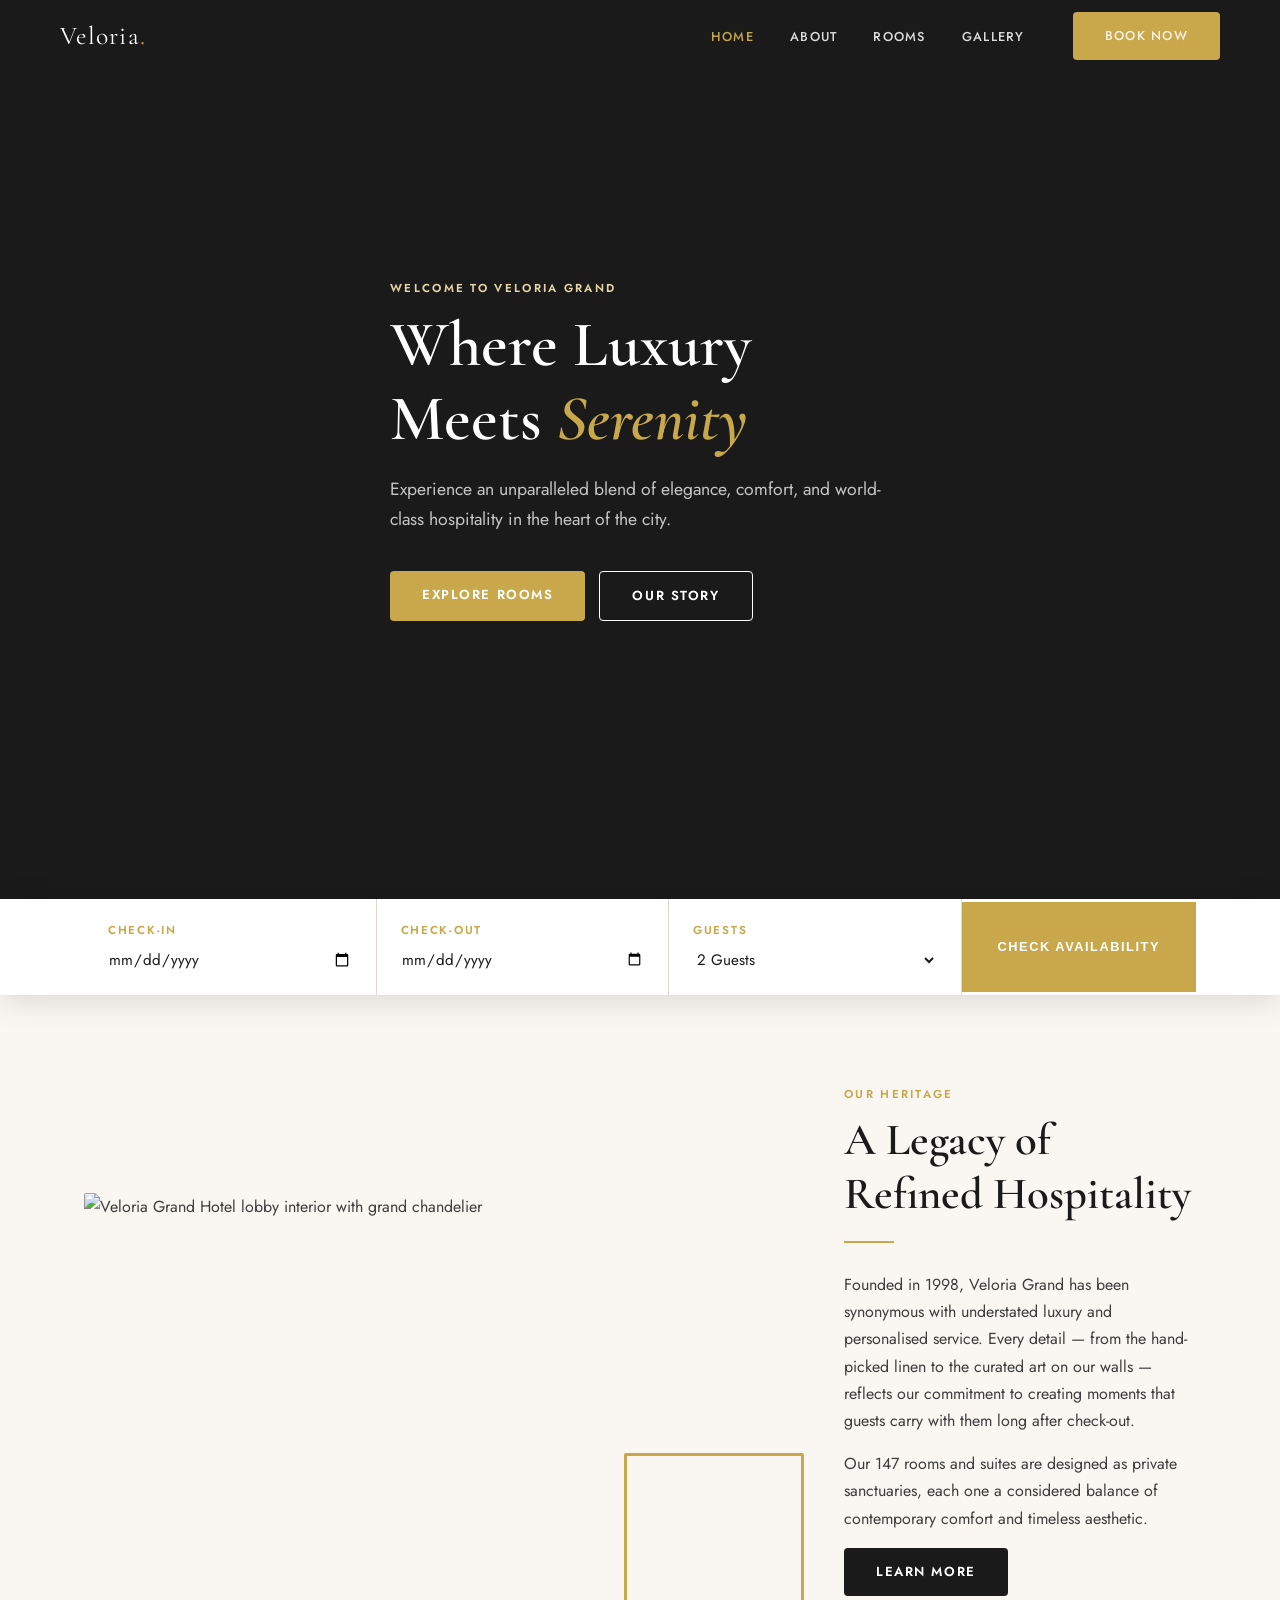
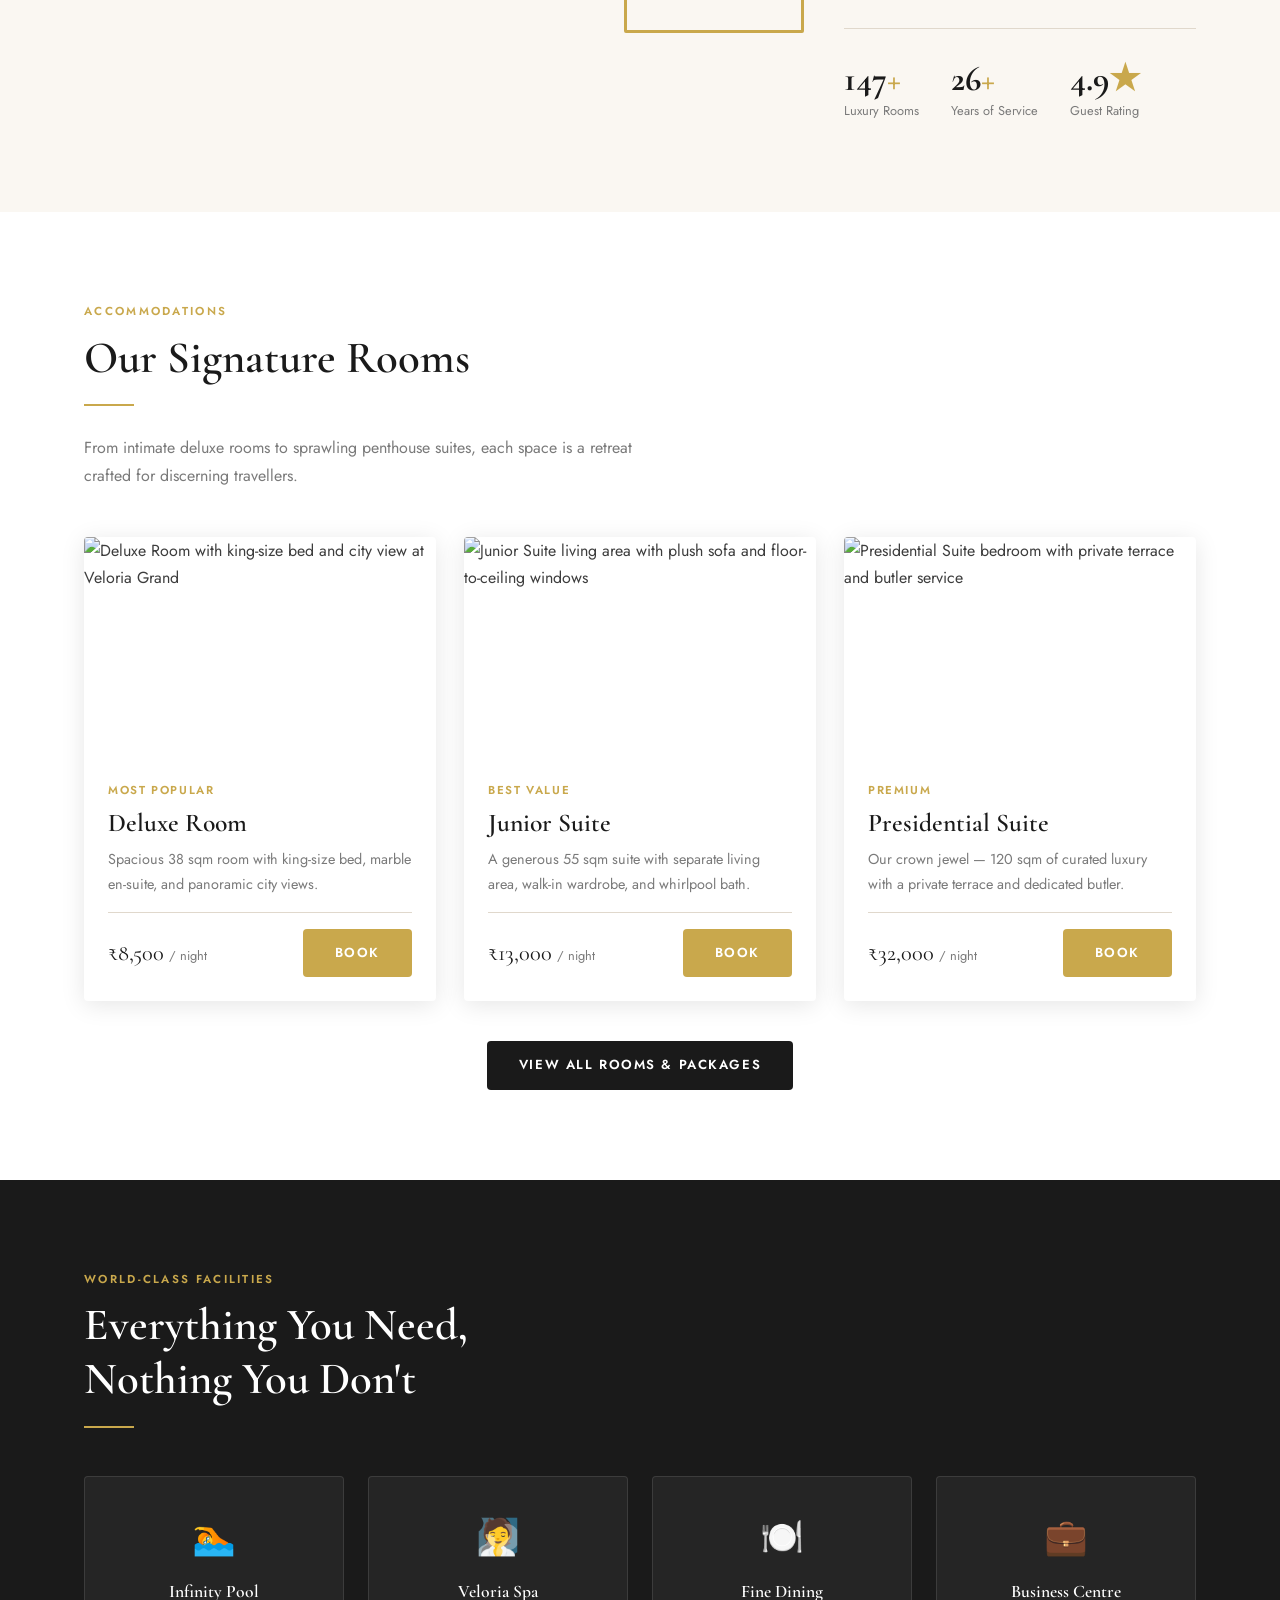
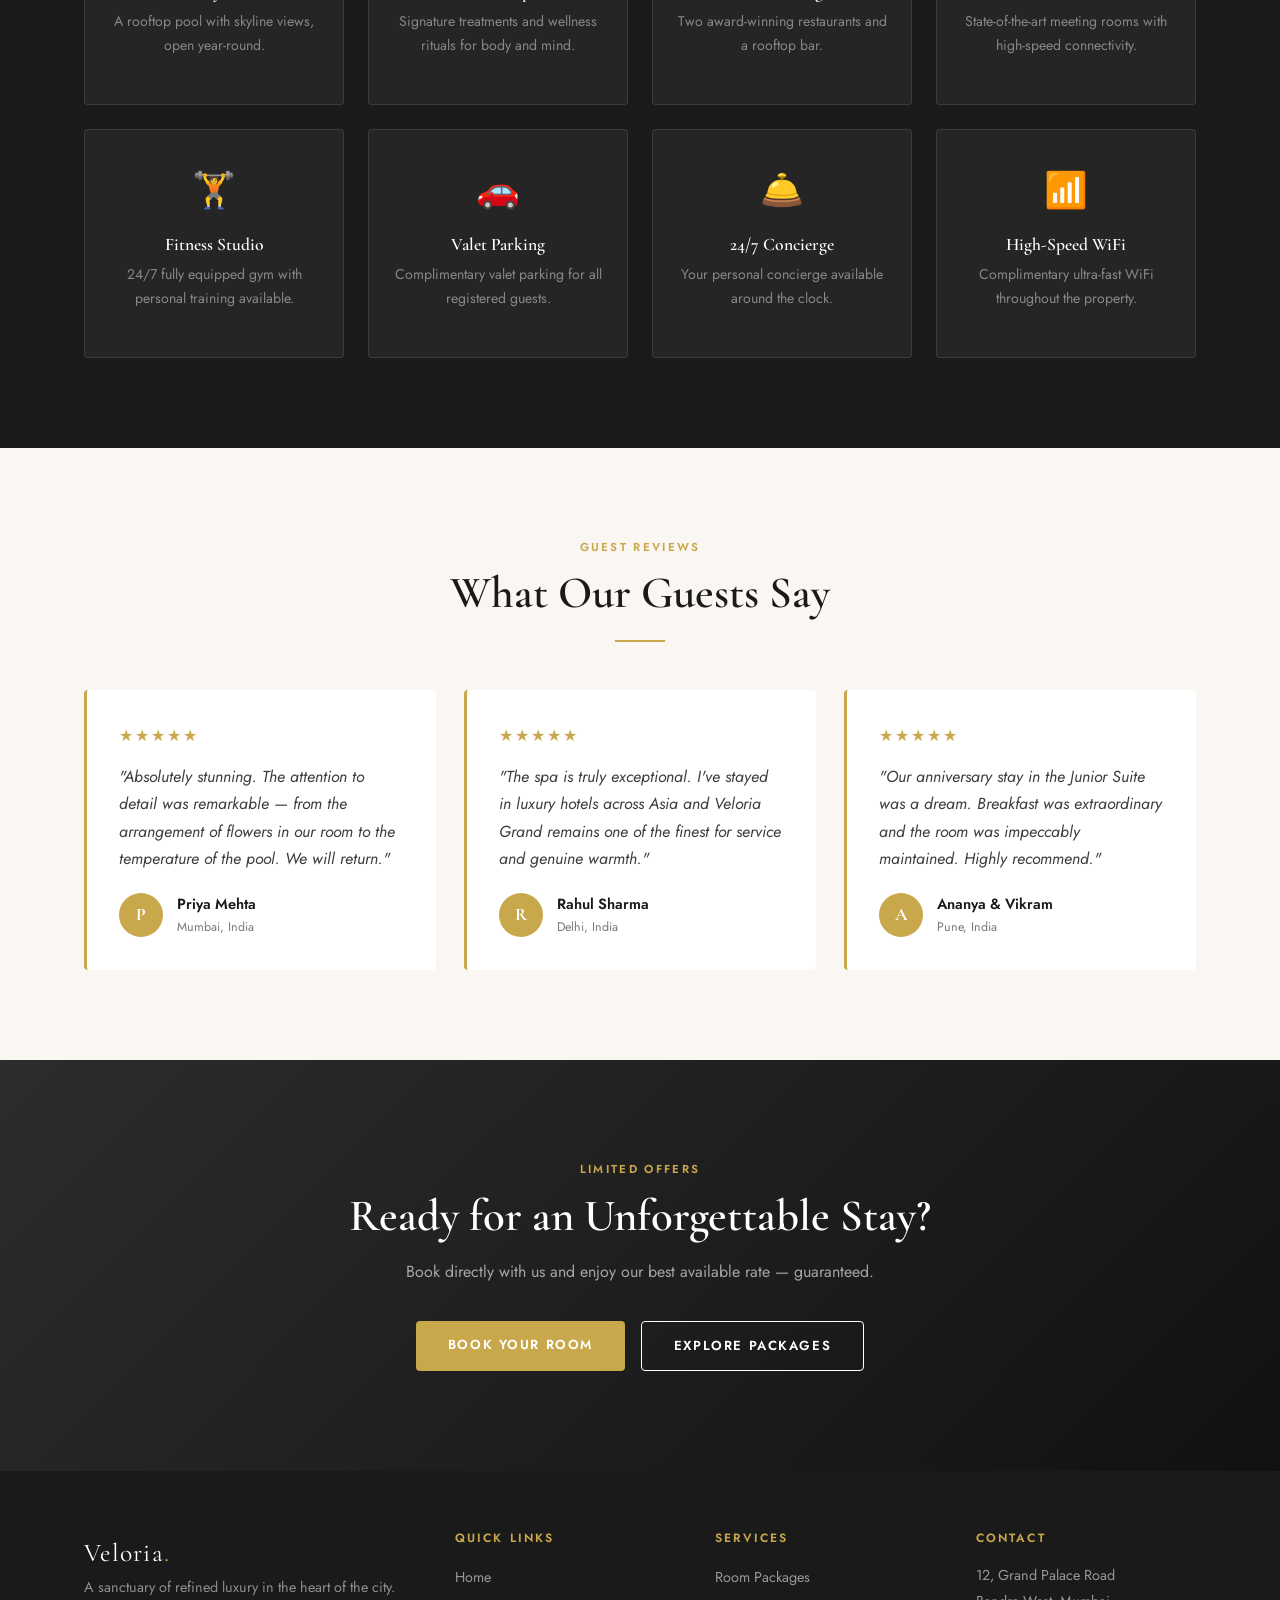
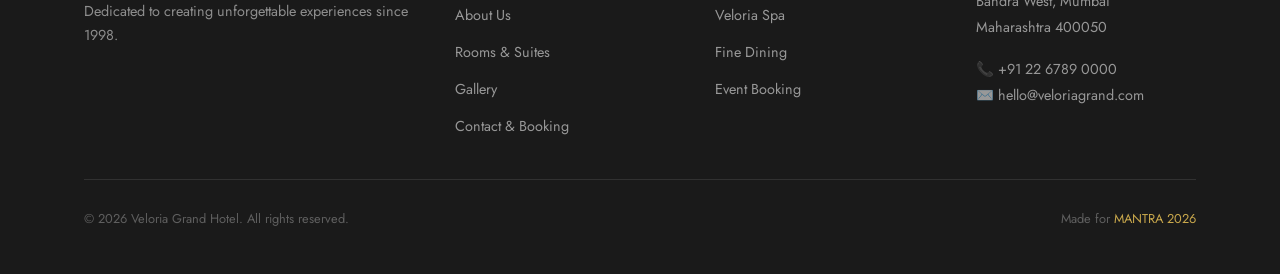
==== commit fd743583: "updated" ====
--- a/index.html
+++ b/index.html
@@ -3,25 +3,46 @@
 <head>
   <meta charset="UTF-8" />
   <meta name="viewport" content="width=device-width, initial-scale=1.0" />
-  <title>Book a Room | Contact Veloria Grand Hotel</title>
-  <meta name="description" content="Book your stay at Veloria Grand Hotel or contact us for enquiries. Fill in the booking form to reserve a room or package today." />
-  <meta name="keywords" content="Veloria Grand Hotel booking, hotel reservation, contact hotel, hotel enquiry, book hotel room Mumbai" />
-  <link rel="canonical" href="https://veloria-hotel.netlify.app/contact.html" />
+  <title>Veloria Grand Hotel | Luxury Stay & Experience</title>
+  <meta name="description" content="Veloria Grand Hotel offers luxury rooms, world-class amenities, fine dining, and an unforgettable experience in the heart of the city. Book your stay today." />
+  <meta name="keywords" content="luxury hotel, Veloria Grand, hotel booking, rooms, suites, fine dining, spa, city hotel" />
+  <link rel="canonical" href="https://veloria-hotel.netlify.app/" />
   <link rel="icon" type="image/svg+xml" href="favicon.svg" />
-  <meta property="og:title" content="Book a Room | Contact Veloria Grand Hotel" />
-  <meta property="og:description" content="Book your stay at Veloria Grand Hotel or contact us for enquiries. Fill in the booking form to reserve a room or package today." />
-  <meta property="og:image" content="https://images.unsplash.com/photo-1551882547-ff40c63fe5fa?w=1200&q=80" />
-  <meta property="og:url" content="https://veloria-hotel.netlify.app/contact.html" />
+  <meta property="og:title" content="Veloria Grand Hotel | Luxury Stay & Experience" />
+  <meta property="og:description" content="Veloria Grand Hotel offers luxury rooms, world-class amenities, fine dining, and an unforgettable experience in the heart of the city. Book your stay today." />
+  <meta property="og:image" content="https://images.unsplash.com/photo-1542314831-068cd1dbfeeb?w=1200&q=80" />
+  <meta property="og:url" content="https://veloria-hotel.netlify.app/" />
   <meta property="og:type" content="website" />
   <meta name="twitter:card" content="summary_large_image" />
+  <script type="application/ld+json">
+  {
+    "@context": "https://schema.org",
+    "@type": "Hotel",
+    "name": "Veloria Grand Hotel",
+    "image": "https://images.unsplash.com/photo-1542314831-068cd1dbfeeb?w=1200&q=80",
+    "url": "https://veloria-hotel.netlify.app/",
+    "telephone": "+91 22 6789 0000",
+    "email": "hello@veloriagrand.com",
+    "priceRange": "\u20b98,500 - \u20b932,000",
+    "address": {
+      "@type": "PostalAddress",
+      "streetAddress": "12, Grand Palace Road, Bandra West",
+      "addressLocality": "Mumbai",
+      "addressRegion": "Maharashtra",
+      "postalCode": "400050",
+      "addressCountry": "IN"
+    }
+  }
+  </script>
   <link rel="preconnect" href="https://fonts.googleapis.com" />
   <link href="https://fonts.googleapis.com/css2?family=Cormorant+Garamond:ital,wght@0,400;0,600;0,700;1,400&family=Jost:wght@300;400;500;600&display=swap" rel="stylesheet" />
   <link rel="stylesheet" href="css/style.css" />
-  <link rel="stylesheet" href="css/pages.css" />
+  <link rel="stylesheet" href="css/home.css" />
 </head>
 <body>
 
-  <nav class="navbar scrolled" role="navigation" aria-label="Main navigation">
+  <!-- NAVBAR -->
+  <nav class="navbar" role="navigation" aria-label="Main navigation">
     <div class="nav-inner">
       <a href="index.html" class="nav-logo">Veloria<span>.</span></a>
       <ul class="nav-links">
@@ -31,11 +52,13 @@
         <li><a href="gallery.html">Gallery</a></li>
         <li><a href="contact.html" class="btn btn-gold nav-cta">Book Now</a></li>
       </ul>
-      <button class="hamburger" aria-label="Toggle menu">
+      <button class="hamburger" aria-label="Toggle menu" aria-expanded="false">
         <span></span><span></span><span></span>
       </button>
     </div>
   </nav>
+
+  <!-- MOBILE NAV -->
   <nav class="mobile-nav" aria-label="Mobile navigation">
     <a href="index.html">Home</a>
     <a href="about.html">About</a>
@@ -44,169 +67,243 @@
     <a href="contact.html">Book Now</a>
   </nav>
 
-  <header class="page-hero" style="padding-top:72px;">
-    <div class="page-hero-content">
-      <div class="breadcrumb"><a href="index.html">Home</a> &rsaquo; Booking &amp; Contact</div>
-      <h1>Book Your Stay</h1>
-      <p>Reserve your room or send us an enquiry — we respond within 2 hours</p>
-    </div>
-  </header>
-
-  <!-- CONTACT SECTION -->
-  <section class="section" aria-labelledby="contact-heading">
-    <div class="container">
-      <div class="contact-grid">
-
-        <!-- Info -->
-        <div>
-          <div class="reveal">
-            <span class="section-label">Get in Touch</span>
-            <h2 id="contact-heading" class="section-title">We're Here to Help</h2>
-            <div class="divider-gold" aria-hidden="true"></div>
-            <p style="color:var(--text-muted); margin-bottom:36px;">Whether you're planning a romantic weekend, a business trip, or a family celebration — our team is ready to craft the perfect experience for you.</p>
-          </div>
-
-          <div class="contact-info-box reveal">
-            <div class="contact-detail">
-              <div class="contact-icon" aria-hidden="true">📍</div>
-              <div>
-                <h4>Address</h4>
-                <p>12, Grand Palace Road, Bandra West<br />Mumbai, Maharashtra 400050</p>
-              </div>
-            </div>
-            <div class="contact-detail">
-              <div class="contact-icon" aria-hidden="true">📞</div>
-              <div>
-                <h4>Reservations</h4>
-                <p>+91 22 6789 0000<br />+91 98765 43210 (WhatsApp)</p>
-              </div>
-            </div>
-            <div class="contact-detail">
-              <div class="contact-icon" aria-hidden="true">✉️</div>
-              <div>
-                <h4>Email</h4>
-                <p>hello@veloriagrand.com<br />reservations@veloriagrand.com</p>
-              </div>
-            </div>
-            <div class="contact-detail">
-              <div class="contact-icon" aria-hidden="true">🕐</div>
-              <div>
-                <h4>Reception Hours</h4>
-                <p>Open 24 hours, 7 days a week</p>
-              </div>
-            </div>
-          </div>
-
-          <!-- Map placeholder -->
-          <div class="map-placeholder reveal" aria-label="Hotel location map">
-            <iframe
-              src="https://www.openstreetmap.org/export/embed.html?bbox=72.8200%2C19.0450%2C72.8600%2C19.0650&layer=mapnik"
-              title="Veloria Grand Hotel location — Bandra West, Mumbai"
-              loading="lazy"
-            ></iframe>
-          </div>
-        </div>
-
-        <!-- Form -->
-        <div class="contact-form-box reveal" data-delay="100">
-          <h3>Booking / Enquiry Form</h3>
-          <p>Fill in the form below and our team will confirm your reservation within 2 hours.</p>
-
-          <div class="form-success" id="formSuccess" role="alert">
-            ✅ Thank you! Your booking request has been received. We'll contact you shortly to confirm.
-          </div>
-
-          <form id="contactForm" novalidate aria-label="Hotel booking form">
-
-            <div class="form-row">
-              <div class="form-group">
-                <label for="formName">Full Name *</label>
-                <input type="text" id="formName" name="name" placeholder="Rahul Sharma" autocomplete="name" required aria-required="true" />
-                <div class="form-error" id="nameError" role="alert"></div>
-              </div>
-              <div class="form-group">
-                <label for="formEmail">Email Address *</label>
-                <input type="email" id="formEmail" name="email" placeholder="rahul@email.com" autocomplete="email" required aria-required="true" />
-                <div class="form-error" id="emailError" role="alert"></div>
-              </div>
-            </div>
-
-            <div class="form-row">
-              <div class="form-group">
-                <label for="formPhone">Phone Number *</label>
-                <input type="tel" id="formPhone" name="phone" placeholder="+91 98765 43210" autocomplete="tel" required aria-required="true" />
-                <div class="form-error" id="phoneError" role="alert"></div>
-              </div>
-              <div class="form-group">
-                <label for="formRoom">Room / Package *</label>
-                <select id="formRoom" name="room" required aria-required="true">
-                  <option value="">Select a room...</option>
-                  <optgroup label="Rooms">
-                    <option value="deluxe">Deluxe Room — ₹8,500/night</option>
-                    <option value="junior">Junior Suite — ₹13,000/night</option>
-                    <option value="veloria-suite">Veloria Suite — ₹22,000/night</option>
-                    <option value="presidential">Presidential Suite — ₹32,000/night</option>
-                  </optgroup>
-                  <optgroup label="Packages">
-                    <option value="honeymoon">Honeymoon Escape — ₹45,000</option>
-                    <option value="weekend">Weekend Luxe — ₹21,000</option>
-                    <option value="business">Business Elite — ₹17,500/night</option>
-                  </optgroup>
-                </select>
-                <div class="form-error" id="roomError" role="alert"></div>
-              </div>
-            </div>
-
-            <div class="form-row">
-              <div class="form-group">
-                <label for="formCheckin">Check-In Date</label>
-                <input type="date" id="formCheckin" name="checkin" aria-label="Check-in date" />
-              </div>
-              <div class="form-group">
-                <label for="formCheckout">Check-Out Date</label>
-                <input type="date" id="formCheckout" name="checkout" aria-label="Check-out date" />
-              </div>
-            </div>
-
-            <div class="form-group">
-              <label for="formGuests">Number of Guests</label>
-              <select id="formGuests" name="guests" aria-label="Number of guests">
-                <option value="1">1 Guest</option>
-                <option value="2" selected>2 Guests</option>
-                <option value="3">3 Guests</option>
-                <option value="4">4 Guests</option>
-                <option value="5+">5 or more</option>
-              </select>
-            </div>
-
-            <div class="form-group">
-              <label for="formMessage">Special Requests or Message</label>
-              <textarea id="formMessage" name="message" placeholder="Let us know about any special requests, celebrations, dietary requirements, or questions..."></textarea>
-            </div>
-
-            <button type="submit" class="btn btn-gold" style="width:100%; font-size:0.9rem; padding:15px 0;">
-              Submit Booking Request
-            </button>
-
-            <p style="font-size:0.78rem; color:var(--text-muted); margin-top:14px; text-align:center;">
-              * Required fields. We respond within 2 hours during 9 AM – 10 PM IST.
-            </p>
-          </form>
-        </div>
-
-      </div>
-    </div>
-  </section>
-
-  <!-- EMERGENCY / QUICK INFO -->
-  <section class="section section-alt" aria-labelledby="quick-info-heading">
-    <div class="container" style="text-align:center;">
-      <h2 id="quick-info-heading" class="section-title reveal">Need Immediate Assistance?</h2>
-      <p class="reveal" style="color:var(--text-muted); margin-bottom:32px;">Our concierge is available 24 hours a day.</p>
-      <div style="display:flex; gap:20px; justify-content:center; flex-wrap:wrap;" class="reveal">
-        <a href="tel:+912267890000" class="btn btn-gold">📞 Call Us Now</a>
-        <a href="mailto:hello@veloriagrand.com" class="btn btn-dark">✉️ Email Directly</a>
-        <a href="rooms.html" class="btn btn-outline" style="color:var(--dark); border-color:var(--dark);">View All Rooms</a>
+  <!-- HERO -->
+  <section class="hero" aria-label="Hero banner">
+    <div class="hero-bg" role="img" aria-label="Luxury hotel exterior at dusk"></div>
+    <div class="container">
+      <div class="hero-content">
+        <span class="section-label">Welcome to Veloria Grand</span>
+        <h1>Where Luxury<br />Meets <em>Serenity</em></h1>
+        <p>Experience an unparalleled blend of elegance, comfort, and world-class hospitality in the heart of the city.</p>
+        <div class="hero-btns">
+          <a href="rooms.html" class="btn btn-gold">Explore Rooms</a>
+          <a href="about.html" class="btn btn-outline">Our Story</a>
+        </div>
+      </div>
+    </div>
+  </section>
+
+  <!-- QUICK BOOKING BAR -->
+  <div class="booking-bar" aria-label="Quick booking">
+    <div class="container">
+      <div class="booking-bar-inner">
+        <div class="booking-field">
+          <label for="checkIn">Check-In</label>
+          <input type="date" id="checkIn" name="checkin" aria-label="Check-in date" />
+        </div>
+        <div class="booking-field">
+          <label for="checkOut">Check-Out</label>
+          <input type="date" id="checkOut" name="checkout" aria-label="Check-out date" />
+        </div>
+        <div class="booking-field">
+          <label for="guests">Guests</label>
+          <select id="guests" name="guests" aria-label="Number of guests">
+            <option value="1">1 Guest</option>
+            <option value="2" selected>2 Guests</option>
+            <option value="3">3 Guests</option>
+            <option value="4">4 Guests</option>
+          </select>
+        </div>
+        <button class="booking-bar-btn" id="bookingBtn" aria-label="Check availability">Check Availability</button>
+      </div>
+    </div>
+  </div>
+
+  <!-- ABOUT STRIP -->
+  <section class="section" aria-labelledby="home-about-heading">
+    <div class="container">
+      <div class="about-strip">
+        <div class="about-strip-image reveal">
+          <img src="https://images.unsplash.com/photo-1551882547-ff40c63fe5fa?w=700&q=80" alt="Veloria Grand Hotel lobby interior with grand chandelier" width="700" height="420" loading="lazy" />
+          <div class="about-strip-image-accent" aria-hidden="true"></div>
+        </div>
+        <div class="reveal" data-delay="120">
+          <span class="section-label">Our Heritage</span>
+          <h2 id="home-about-heading" class="section-title">A Legacy of <br/>Refined Hospitality</h2>
+          <div class="divider-gold" aria-hidden="true"></div>
+          <p>Founded in 1998, Veloria Grand has been synonymous with understated luxury and personalised service. Every detail — from the hand-picked linen to the curated art on our walls — reflects our commitment to creating moments that guests carry with them long after check-out.</p>
+          <p>Our 147 rooms and suites are designed as private sanctuaries, each one a considered balance of contemporary comfort and timeless aesthetic.</p>
+          <a href="about.html" class="btn btn-dark">Learn More</a>
+          <div class="stats-row">
+            <div class="stat-item">
+              <div class="stat-number">147<span>+</span></div>
+              <div class="stat-label">Luxury Rooms</div>
+            </div>
+            <div class="stat-item">
+              <div class="stat-number">26<span>+</span></div>
+              <div class="stat-label">Years of Service</div>
+            </div>
+            <div class="stat-item">
+              <div class="stat-number">4.9<span>★</span></div>
+              <div class="stat-label">Guest Rating</div>
+            </div>
+          </div>
+        </div>
+      </div>
+    </div>
+  </section>
+
+  <!-- FEATURED ROOMS -->
+  <section class="section section-alt" aria-labelledby="rooms-heading">
+    <div class="container">
+      <div class="reveal">
+        <span class="section-label">Accommodations</span>
+        <h2 id="rooms-heading" class="section-title">Our Signature Rooms</h2>
+        <div class="divider-gold" aria-hidden="true"></div>
+        <p class="section-intro">From intimate deluxe rooms to sprawling penthouse suites, each space is a retreat crafted for discerning travellers.</p>
+      </div>
+      <div class="rooms-grid">
+        <article class="room-card reveal" data-delay="0">
+          <img class="room-card-img" src="https://images.unsplash.com/photo-1631049307264-da0ec9d70304?w=600&q=80" alt="Deluxe Room with king-size bed and city view at Veloria Grand" loading="lazy" width="600" height="220" />
+          <div class="room-card-body">
+            <div class="room-tag">Most Popular</div>
+            <h3>Deluxe Room</h3>
+            <p>Spacious 38 sqm room with king-size bed, marble en-suite, and panoramic city views.</p>
+            <div class="room-meta">
+              <div class="room-price">₹8,500 <span>/ night</span></div>
+              <a href="contact.html" class="btn btn-gold">Book</a>
+            </div>
+          </div>
+        </article>
+        <article class="room-card reveal" data-delay="100">
+          <img class="room-card-img" src="https://images.unsplash.com/photo-1566665797739-1674de7a421a?w=600&q=80" alt="Junior Suite living area with plush sofa and floor-to-ceiling windows" loading="lazy" width="600" height="220" />
+          <div class="room-card-body">
+            <div class="room-tag">Best Value</div>
+            <h3>Junior Suite</h3>
+            <p>A generous 55 sqm suite with separate living area, walk-in wardrobe, and whirlpool bath.</p>
+            <div class="room-meta">
+              <div class="room-price">₹13,000 <span>/ night</span></div>
+              <a href="contact.html" class="btn btn-gold">Book</a>
+            </div>
+          </div>
+        </article>
+        <article class="room-card reveal" data-delay="200">
+          <img class="room-card-img" src="https://images.unsplash.com/photo-1582719478250-c89cae4dc85b?w=600&q=80" alt="Presidential Suite bedroom with private terrace and butler service" loading="lazy" width="600" height="220" />
+          <div class="room-card-body">
+            <div class="room-tag">Premium</div>
+            <h3>Presidential Suite</h3>
+            <p>Our crown jewel — 120 sqm of curated luxury with a private terrace and dedicated butler.</p>
+            <div class="room-meta">
+              <div class="room-price">₹32,000 <span>/ night</span></div>
+              <a href="contact.html" class="btn btn-gold">Book</a>
+            </div>
+          </div>
+        </article>
+      </div>
+      <div style="text-align:center; margin-top:40px;">
+        <a href="rooms.html" class="btn btn-dark">View All Rooms & Packages</a>
+      </div>
+    </div>
+  </section>
+
+  <!-- AMENITIES -->
+  <section class="section section-dark" aria-labelledby="amenities-heading">
+    <div class="container">
+      <div class="reveal">
+        <span class="section-label">World-Class Facilities</span>
+        <h2 id="amenities-heading" class="section-title" style="color:var(--warm-white);">Everything You Need,<br/>Nothing You Don't</h2>
+        <div class="divider-gold" aria-hidden="true"></div>
+      </div>
+      <div class="amenities-grid">
+        <div class="amenity-card reveal" data-delay="0">
+          <div class="amenity-icon" aria-hidden="true">🏊</div>
+          <h3>Infinity Pool</h3>
+          <p>A rooftop pool with skyline views, open year-round.</p>
+        </div>
+        <div class="amenity-card reveal" data-delay="80">
+          <div class="amenity-icon" aria-hidden="true">🧖</div>
+          <h3>Veloria Spa</h3>
+          <p>Signature treatments and wellness rituals for body and mind.</p>
+        </div>
+        <div class="amenity-card reveal" data-delay="160">
+          <div class="amenity-icon" aria-hidden="true">🍽️</div>
+          <h3>Fine Dining</h3>
+          <p>Two award-winning restaurants and a rooftop bar.</p>
+        </div>
+        <div class="amenity-card reveal" data-delay="240">
+          <div class="amenity-icon" aria-hidden="true">💼</div>
+          <h3>Business Centre</h3>
+          <p>State-of-the-art meeting rooms with high-speed connectivity.</p>
+        </div>
+        <div class="amenity-card reveal" data-delay="0">
+          <div class="amenity-icon" aria-hidden="true">🏋️</div>
+          <h3>Fitness Studio</h3>
+          <p>24/7 fully equipped gym with personal training available.</p>
+        </div>
+        <div class="amenity-card reveal" data-delay="80">
+          <div class="amenity-icon" aria-hidden="true">🚗</div>
+          <h3>Valet Parking</h3>
+          <p>Complimentary valet parking for all registered guests.</p>
+        </div>
+        <div class="amenity-card reveal" data-delay="160">
+          <div class="amenity-icon" aria-hidden="true">🛎️</div>
+          <h3>24/7 Concierge</h3>
+          <p>Your personal concierge available around the clock.</p>
+        </div>
+        <div class="amenity-card reveal" data-delay="240">
+          <div class="amenity-icon" aria-hidden="true">📶</div>
+          <h3>High-Speed WiFi</h3>
+          <p>Complimentary ultra-fast WiFi throughout the property.</p>
+        </div>
+      </div>
+    </div>
+  </section>
+
+  <!-- TESTIMONIALS -->
+  <section class="section" aria-labelledby="testimonials-heading">
+    <div class="container">
+      <div class="reveal" style="text-align:center;">
+        <span class="section-label">Guest Reviews</span>
+        <h2 id="testimonials-heading" class="section-title">What Our Guests Say</h2>
+        <div class="divider-gold" style="margin:16px auto 0;" aria-hidden="true"></div>
+      </div>
+      <div class="testimonials-grid">
+        <div class="testimonial-card reveal" data-delay="0">
+          <div class="stars" aria-label="5 out of 5 stars">★★★★★</div>
+          <p>"Absolutely stunning. The attention to detail was remarkable — from the arrangement of flowers in our room to the temperature of the pool. We will return."</p>
+          <div class="testimonial-author">
+            <div class="author-avatar" aria-hidden="true">P</div>
+            <div>
+              <div class="author-name">Priya Mehta</div>
+              <div class="author-loc">Mumbai, India</div>
+            </div>
+          </div>
+        </div>
+        <div class="testimonial-card reveal" data-delay="100">
+          <div class="stars" aria-label="5 out of 5 stars">★★★★★</div>
+          <p>"The spa is truly exceptional. I've stayed in luxury hotels across Asia and Veloria Grand remains one of the finest for service and genuine warmth."</p>
+          <div class="testimonial-author">
+            <div class="author-avatar" aria-hidden="true">R</div>
+            <div>
+              <div class="author-name">Rahul Sharma</div>
+              <div class="author-loc">Delhi, India</div>
+            </div>
+          </div>
+        </div>
+        <div class="testimonial-card reveal" data-delay="200">
+          <div class="stars" aria-label="4 out of 5 stars">★★★★★</div>
+          <p>"Our anniversary stay in the Junior Suite was a dream. Breakfast was extraordinary and the room was impeccably maintained. Highly recommend."</p>
+          <div class="testimonial-author">
+            <div class="author-avatar" aria-hidden="true">A</div>
+            <div>
+              <div class="author-name">Ananya &amp; Vikram</div>
+              <div class="author-loc">Pune, India</div>
+            </div>
+          </div>
+        </div>
+      </div>
+    </div>
+  </section>
+
+  <!-- CTA BANNER -->
+  <section class="cta-banner" aria-label="Call to action">
+    <div class="container">
+      <span class="section-label" style="justify-content:center; display:block;">Limited Offers</span>
+      <h2>Ready for an Unforgettable Stay?</h2>
+      <p>Book directly with us and enjoy our best available rate — guaranteed.</p>
+      <div class="cta-btns">
+        <a href="contact.html" class="btn btn-gold">Book Your Room</a>
+        <a href="rooms.html" class="btn btn-outline">Explore Packages</a>
       </div>
     </div>
   </section>
@@ -233,8 +330,8 @@
           <h4>Services</h4>
           <ul>
             <li><a href="rooms.html">Room Packages</a></li>
-            <li><a href="about.html">Veloria Spa</a></li>
-            <li><a href="about.html">Fine Dining</a></li>
+            <li><a href="about.html#spa">Veloria Spa</a></li>
+            <li><a href="about.html#dining">Fine Dining</a></li>
             <li><a href="contact.html">Event Booking</a></li>
           </ul>
         </div>
--- a/css/home.css
+++ b/css/home.css
@@ -0,0 +1,262 @@
+/* ========== HOME PAGE ========== */
+
+/* Hero */
+.hero {
+  height: 100vh;
+  min-height: 600px;
+  position: relative;
+  display: flex;
+  align-items: center;
+  overflow: hidden;
+  background: var(--dark);
+}
+.hero-bg {
+  position: absolute;
+  inset: 0;
+  background: url('https://images.unsplash.com/photo-1542314831-068cd1dbfeeb?w=1600&q=80') center/cover no-repeat;
+  opacity: 0.4;
+}
+.hero-content {
+  position: relative;
+  z-index: 1;
+  max-width: 720px;
+}
+.hero-content .section-label { color: var(--gold-light); }
+.hero h1 {
+  color: var(--warm-white);
+  margin-bottom: 20px;
+  line-height: 1.15;
+}
+.hero h1 em { font-style: italic; color: var(--gold); }
+.hero p {
+  color: rgba(255,255,255,0.75);
+  font-size: 1.1rem;
+  max-width: 500px;
+  margin-bottom: 36px;
+}
+.hero-btns { display: flex; gap: 14px; flex-wrap: wrap; }
+
+/* Quick Booking Bar */
+.booking-bar {
+  background: var(--warm-white);
+  box-shadow: 0 6px 30px rgba(0,0,0,0.12);
+  padding: 0;
+  position: relative;
+  z-index: 10;
+  margin-top: -1px;
+}
+.booking-bar-inner {
+  display: flex;
+  align-items: center;
+  gap: 0;
+}
+.booking-field {
+  flex: 1;
+  padding: 22px 24px;
+  border-right: 1px solid var(--border);
+}
+.booking-field label {
+  display: block;
+  font-size: 0.72rem;
+  font-weight: 600;
+  letter-spacing: 0.15em;
+  text-transform: uppercase;
+  color: var(--gold);
+  margin-bottom: 5px;
+}
+.booking-field input, .booking-field select {
+  width: 100%;
+  border: none;
+  outline: none;
+  font-family: var(--font-body);
+  font-size: 0.95rem;
+  color: var(--dark);
+  background: transparent;
+  cursor: pointer;
+}
+.booking-bar-btn {
+  padding: 0 36px;
+  height: 100%;
+  background: var(--gold);
+  color: var(--warm-white);
+  font-size: 0.8rem;
+  font-weight: 600;
+  letter-spacing: 0.12em;
+  text-transform: uppercase;
+  border: none;
+  cursor: pointer;
+  min-height: 90px;
+  transition: background var(--transition);
+  white-space: nowrap;
+}
+.booking-bar-btn:hover { background: #b89240; }
+
+/* About strip */
+.about-strip {
+  display: grid;
+  grid-template-columns: 1fr 1fr;
+  gap: 60px;
+  align-items: center;
+}
+.about-strip-image {
+  position: relative;
+}
+.about-strip-image img {
+  width: 100%;
+  height: 420px;
+  object-fit: cover;
+  border-radius: 2px;
+}
+.about-strip-image-accent {
+  position: absolute;
+  bottom: -20px;
+  right: -20px;
+  width: 180px;
+  height: 180px;
+  border: 3px solid var(--gold);
+  border-radius: 2px;
+  z-index: -1;
+}
+.stats-row {
+  display: flex;
+  gap: 32px;
+  margin-top: 32px;
+  padding-top: 32px;
+  border-top: 1px solid var(--border);
+}
+.stat-item .stat-number {
+  font-family: var(--font-display);
+  font-size: 2.2rem;
+  font-weight: 700;
+  color: var(--dark);
+  line-height: 1;
+}
+.stat-item .stat-number span { color: var(--gold); }
+.stat-item .stat-label { font-size: 0.8rem; color: var(--text-muted); margin-top: 4px; }
+
+/* Rooms grid */
+.rooms-grid {
+  display: grid;
+  grid-template-columns: repeat(3, 1fr);
+  gap: 28px;
+  margin-top: 48px;
+}
+.room-card {
+  background: var(--warm-white);
+  border-radius: var(--radius);
+  overflow: hidden;
+  box-shadow: var(--shadow);
+  transition: transform var(--transition), box-shadow var(--transition);
+}
+.room-card:hover { transform: translateY(-5px); box-shadow: 0 12px 36px rgba(0,0,0,0.14); }
+.room-card-img {
+  height: 220px;
+  object-fit: cover;
+  width: 100%;
+}
+.room-card-body { padding: 24px; }
+.room-tag {
+  font-size: 0.72rem;
+  font-weight: 600;
+  letter-spacing: 0.14em;
+  text-transform: uppercase;
+  color: var(--gold);
+  margin-bottom: 8px;
+}
+.room-card-body h3 { margin-bottom: 8px; }
+.room-card-body p { font-size: 0.9rem; color: var(--text-muted); margin-bottom: 16px; }
+.room-meta {
+  display: flex;
+  align-items: center;
+  justify-content: space-between;
+  padding-top: 16px;
+  border-top: 1px solid var(--border);
+}
+.room-price { font-family: var(--font-display); font-size: 1.4rem; color: var(--dark); }
+.room-price span { font-size: 0.8rem; font-family: var(--font-body); color: var(--text-muted); }
+
+/* Amenities */
+.amenities-grid {
+  display: grid;
+  grid-template-columns: repeat(4, 1fr);
+  gap: 24px;
+  margin-top: 48px;
+}
+.amenity-card {
+  background: rgba(255,255,255,0.05);
+  border: 1px solid rgba(255,255,255,0.1);
+  border-radius: var(--radius);
+  padding: 30px 20px;
+  text-align: center;
+  transition: border-color var(--transition);
+}
+.amenity-card:hover { border-color: var(--gold); }
+.amenity-icon { font-size: 2.2rem; margin-bottom: 14px; }
+.amenity-card h3 { color: var(--warm-white); font-size: 1.1rem; margin-bottom: 8px; }
+.amenity-card p { color: rgba(255,255,255,0.45); font-size: 0.88rem; }
+
+/* Testimonials */
+.testimonials-grid {
+  display: grid;
+  grid-template-columns: repeat(3, 1fr);
+  gap: 28px;
+  margin-top: 48px;
+}
+.testimonial-card {
+  background: var(--warm-white);
+  padding: 32px;
+  border-radius: var(--radius);
+  border-left: 3px solid var(--gold);
+}
+.stars { color: var(--gold); font-size: 1rem; letter-spacing: 2px; margin-bottom: 14px; }
+.testimonial-card p { font-style: italic; color: var(--text-body); margin-bottom: 20px; }
+.testimonial-author { display: flex; align-items: center; gap: 14px; }
+.author-avatar {
+  width: 44px; height: 44px;
+  background: var(--gold);
+  border-radius: 50%;
+  display: flex; align-items: center; justify-content: center;
+  font-family: var(--font-display);
+  font-size: 1.1rem;
+  color: var(--warm-white);
+  font-weight: 700;
+}
+.author-name { font-weight: 600; font-size: 0.92rem; color: var(--dark); }
+.author-loc { font-size: 0.78rem; color: var(--text-muted); }
+
+/* CTA Banner */
+.cta-banner {
+  text-align: center;
+  padding: 100px 0;
+  background: linear-gradient(135deg, var(--charcoal) 0%, #111 100%);
+  position: relative;
+}
+.cta-banner::before {
+  content: '';
+  position: absolute;
+  inset: 0;
+  background: url('https://images.unsplash.com/photo-1571896349842-33c89424de2d?w=1200&q=60') center/cover no-repeat;
+  opacity: 0.12;
+}
+.cta-banner .container { position: relative; z-index: 1; }
+.cta-banner h2 { color: var(--warm-white); margin-bottom: 14px; }
+.cta-banner p { color: rgba(255,255,255,0.6); margin-bottom: 36px; font-size: 1rem; }
+.cta-btns { display: flex; gap: 16px; justify-content: center; flex-wrap: wrap; }
+
+/* Responsive */
+@media (max-width: 900px) {
+  .about-strip { grid-template-columns: 1fr; }
+  .about-strip-image-accent { display: none; }
+  .rooms-grid { grid-template-columns: 1fr 1fr; }
+  .amenities-grid { grid-template-columns: 1fr 1fr; }
+  .testimonials-grid { grid-template-columns: 1fr; max-width: 500px; }
+  .booking-bar-inner { flex-direction: column; align-items: stretch; }
+  .booking-field { border-right: none; border-bottom: 1px solid var(--border); }
+  .booking-bar-btn { min-height: 56px; }
+}
+@media (max-width: 580px) {
+  .hero { min-height: 100svh; }
+  .rooms-grid { grid-template-columns: 1fr; }
+  .amenities-grid { grid-template-columns: 1fr 1fr; }
+  .stats-row { gap: 20px; }
+}
